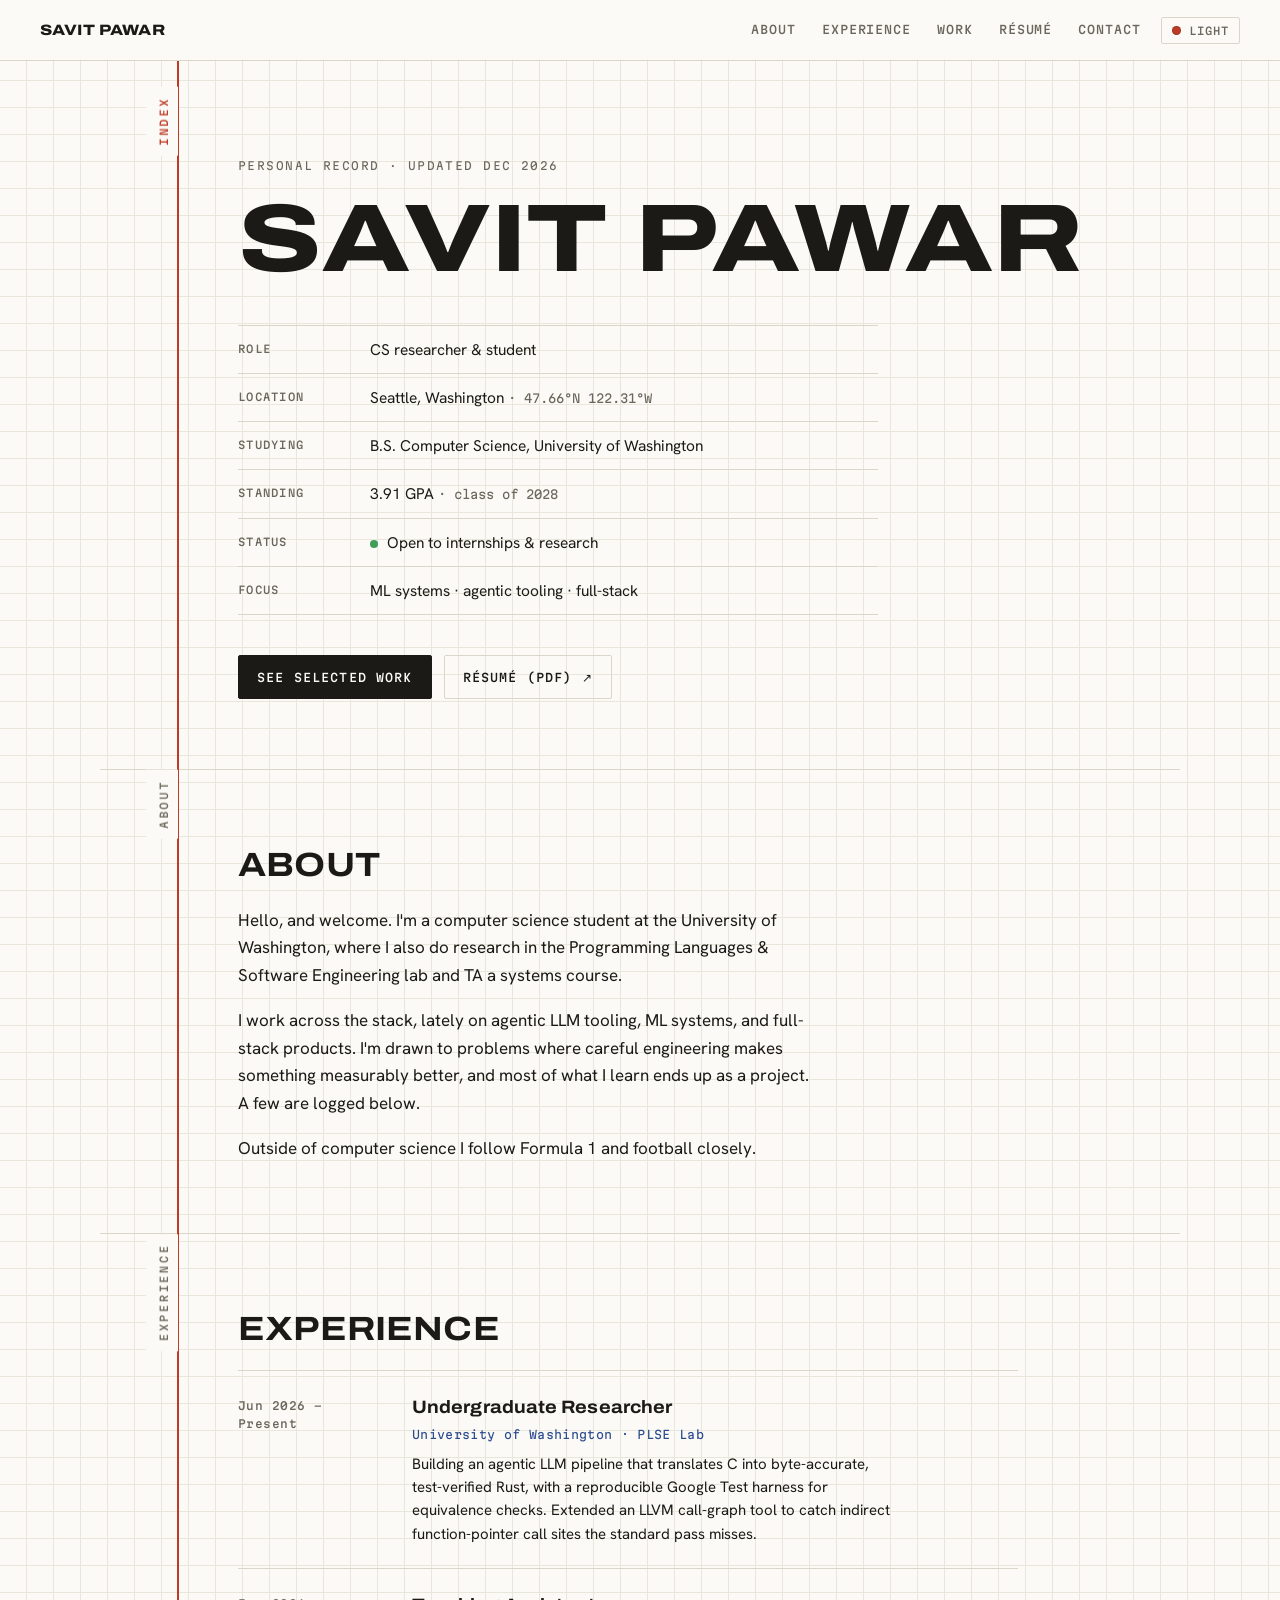
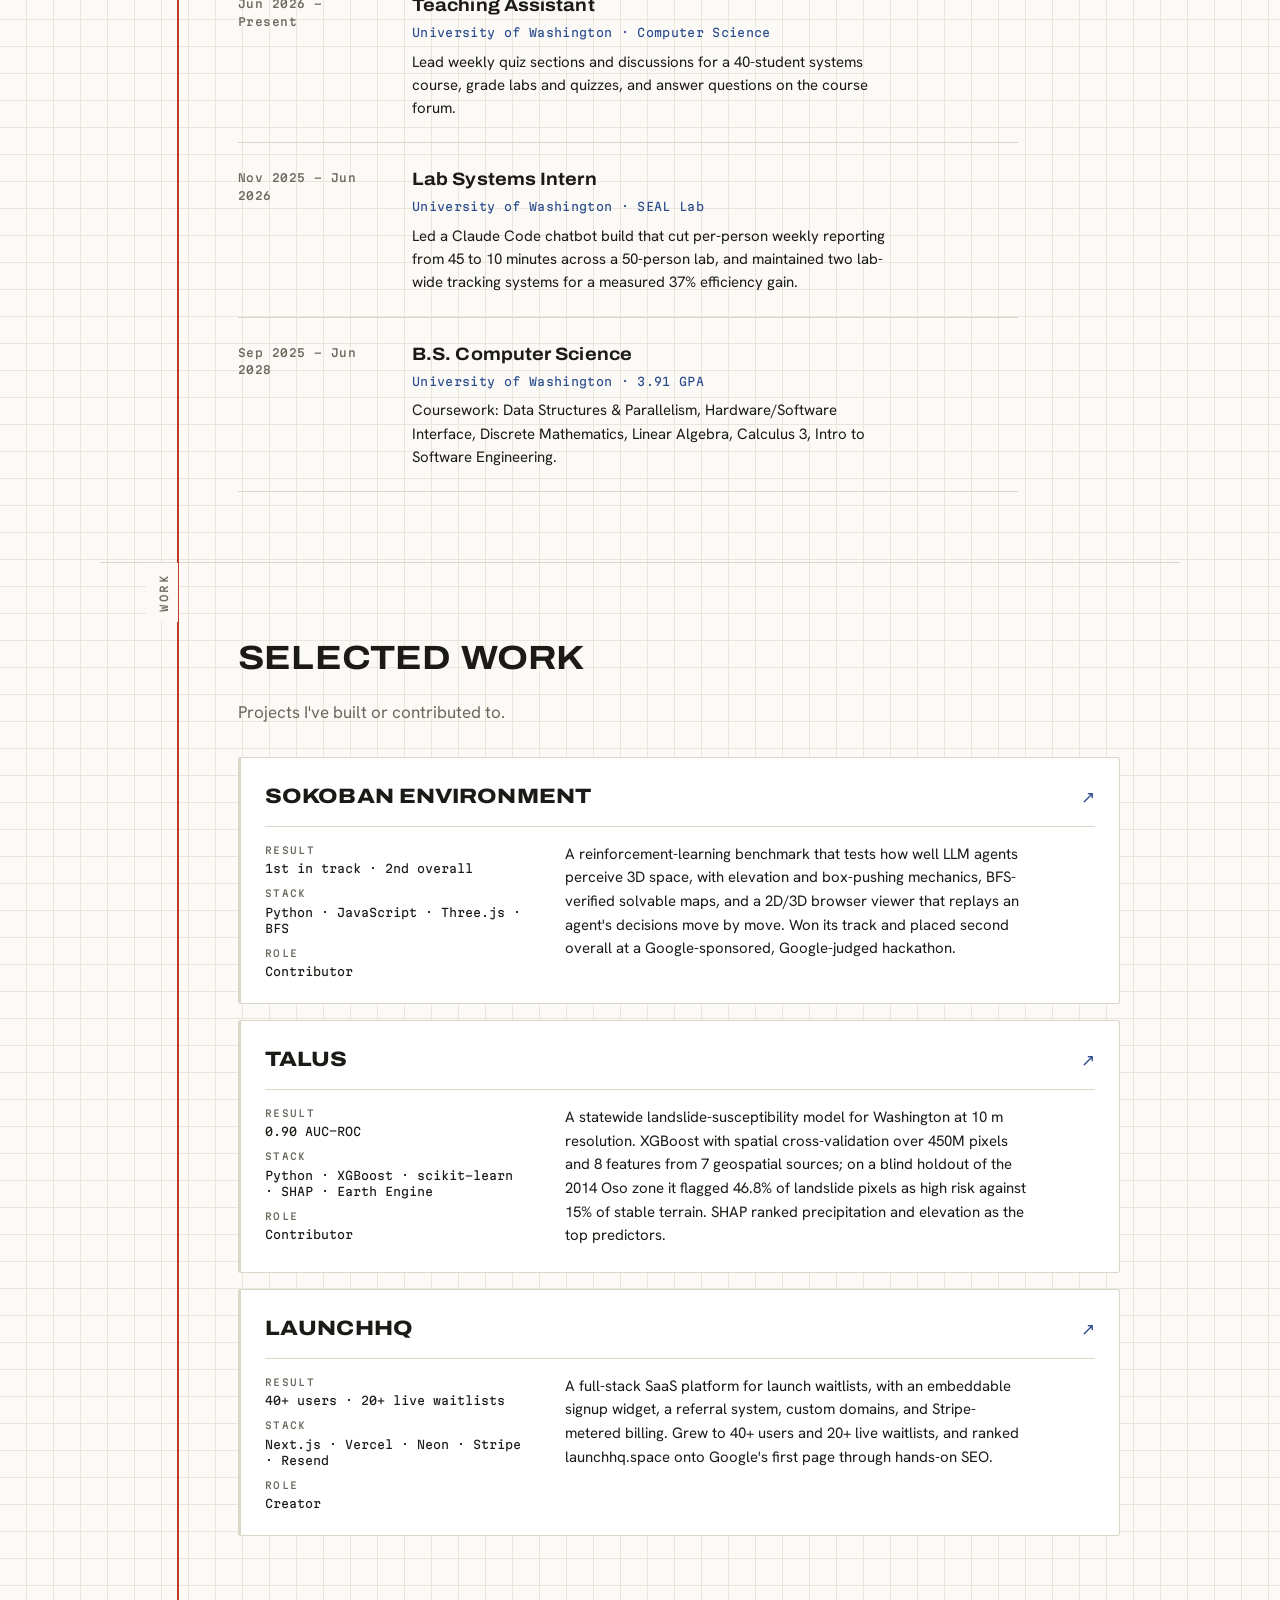
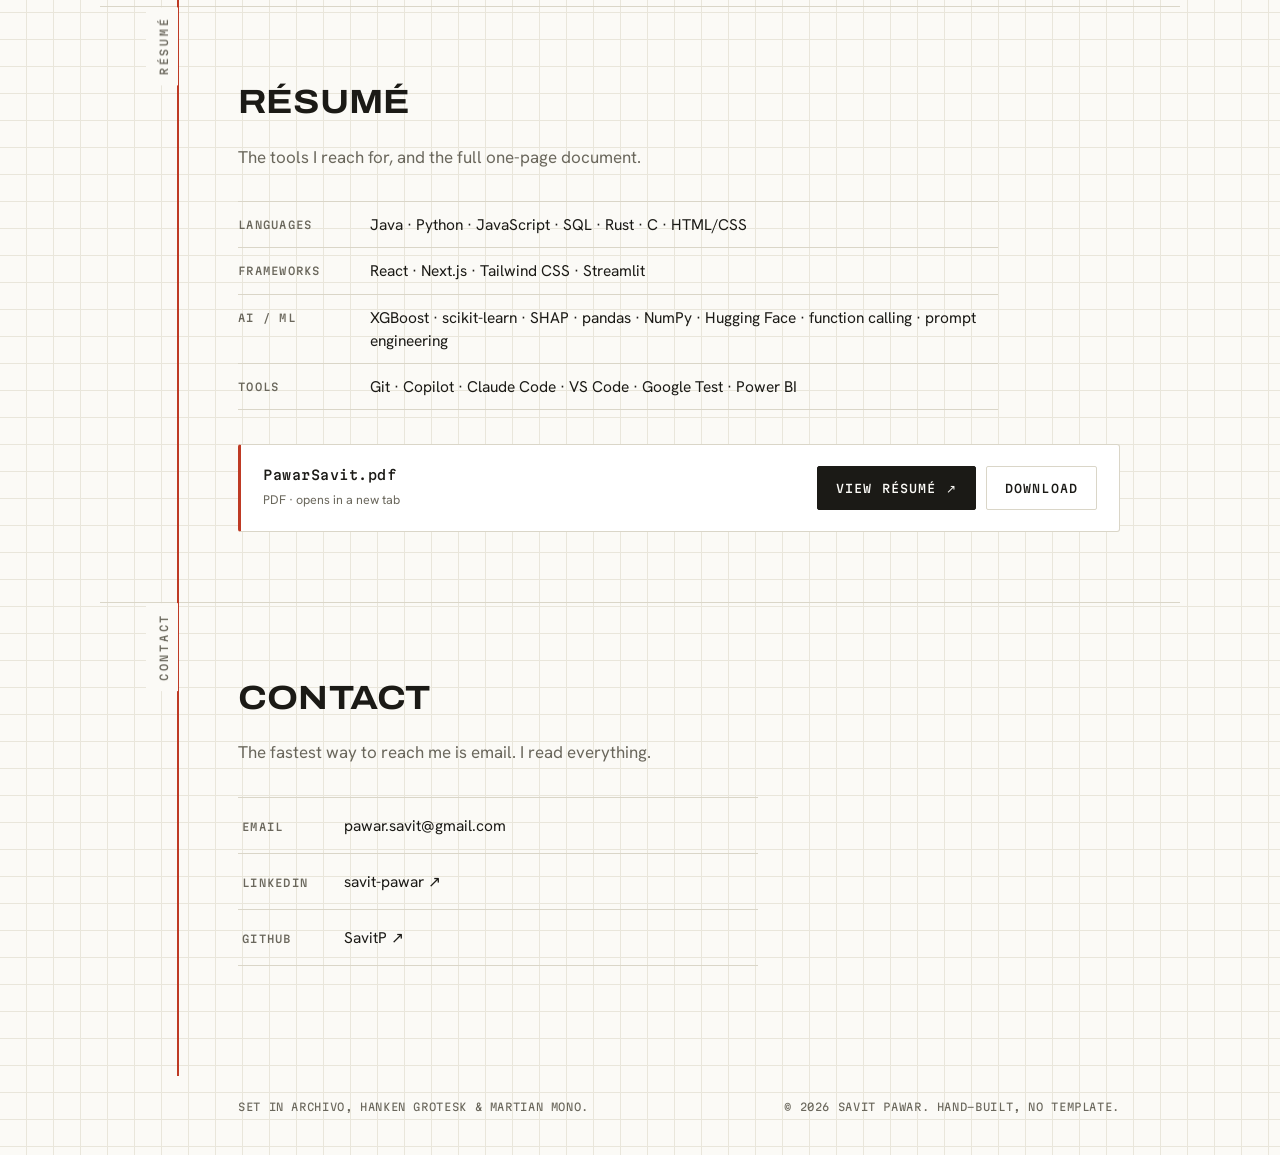
==== index.html @ bea3f84b "Overhaul site into a portfolio ("Field Logbook" design) - Rebuild as a single long-scroll page: spec" ====
<!DOCTYPE html>
<html lang="en">
<head>
    <meta charset="utf-8">
    <meta name="viewport" content="width=device-width, initial-scale=1">
    <title>Savit Pawar</title>
    <meta name="description" content="Savit Pawar. Computer science student and researcher at the University of Washington. ML systems, agentic tooling, full-stack. Selected work, experience, and résumé.">

    <link rel="preconnect" href="https://fonts.googleapis.com">
    <link rel="preconnect" href="https://fonts.gstatic.com" crossorigin>
    <link href="https://fonts.googleapis.com/css2?family=Archivo:ital,wdth,wght@0,75..125,400..900&family=Hanken+Grotesk:wght@400..700&family=Martian+Mono:wght@300..700&display=swap" rel="stylesheet">
    <link rel="stylesheet" href="style.css">
    <script>document.documentElement.classList.add('js');</script>
    <link rel="icon" href="data:image/svg+xml,%3Csvg xmlns='http://www.w3.org/2000/svg' viewBox='0 0 32 32'%3E%3Crect width='32' height='32' fill='%23FBFAF6'/%3E%3Crect x='6' y='0' width='2' height='32' fill='%23BE3A24'/%3E%3Ctext x='13' y='23' font-family='Georgia,serif' font-size='20' font-weight='700' fill='%231B1A16'%3ES%3C/text%3E%3C/svg%3E">
</head>
<body>
    <a class="skip" href="#about">Skip to content</a>

    <header class="topbar">
        <a class="wordmark" href="#top">Savit&nbsp;Pawar</a>
        <nav class="topnav" aria-label="Sections">
            <a href="#about">About</a>
            <a href="#experience">Experience</a>
            <a href="#work">Work</a>
            <a href="#resume">Résumé</a>
            <a href="#contact">Contact</a>
        </nav>
        <button class="theme" type="button" aria-label="Switch color theme" aria-pressed="false">
            <span class="theme-dot" aria-hidden="true"></span>
            <span class="theme-label">Light</span>
        </button>
    </header>

    <main class="sheet" id="top">

        <!-- ============ HERO / SPEC BLOCK ============ -->
        <section class="entry hero" aria-labelledby="hero-name">
            <div class="tab" aria-hidden="true"><span>Index</span></div>
            <div class="body">
                <p class="eyebrow">Personal record · updated <span data-updated>2026</span></p>
                <h1 class="hero-name" id="hero-name">Savit Pawar</h1>

                <dl class="spec" aria-label="Summary">
                    <div class="spec-row">
                        <dt>Role</dt>
                        <dd>CS researcher &amp; student</dd>
                    </div>
                    <div class="spec-row">
                        <dt>Location</dt>
                        <dd>Seattle, Washington <span class="dim">· 47.66°N 122.31°W</span></dd>
                    </div>
                    <div class="spec-row">
                        <dt>Studying</dt>
                        <dd>B.S. Computer Science, University of Washington</dd>
                    </div>
                    <div class="spec-row">
                        <dt>Standing</dt>
                        <dd>3.91 GPA <span class="dim">· class of 2028</span></dd>
                    </div>
                    <div class="spec-row">
                        <dt>Status</dt>
                        <dd><span class="live" aria-hidden="true"></span>Open to internships &amp; research</dd>
                    </div>
                    <div class="spec-row">
                        <dt>Focus</dt>
                        <dd>ML systems · agentic tooling · full-stack</dd>
                    </div>
                </dl>

                <div class="hero-cta">
                    <a class="btn" href="#work">See selected work</a>
                    <a class="btn btn-quiet" href="PawarSavit.pdf" target="_blank" rel="noopener">Résumé (PDF)&nbsp;<span aria-hidden="true">↗</span></a>
                </div>
            </div>
        </section>

        <!-- ============ ABOUT ============ -->
        <section class="entry" id="about" aria-labelledby="about-h">
            <div class="tab" aria-hidden="true"><span>About</span></div>
            <div class="body">
                <h2 class="entry-title" id="about-h">About</h2>
                <div class="prose">
                    <p>Hello, and welcome. I'm a computer science student at the University of Washington,
                        where I also do research in the Programming Languages &amp; Software Engineering lab
                        and TA a systems course.</p>
                    <p>I work across the stack, lately on agentic LLM tooling, ML systems, and full-stack
                        products. I'm drawn to problems where careful engineering makes something
                        measurably better, and most of what I learn ends up as a project. A few are logged below.</p>
                    <p>Outside of computer science I follow Formula&nbsp;1 and football closely.</p>
                </div>
            </div>
        </section>

        <!-- ============ EXPERIENCE ============ -->
        <section class="entry" id="experience" aria-labelledby="experience-h">
            <div class="tab" aria-hidden="true"><span>Experience</span></div>
            <div class="body">
                <h2 class="entry-title" id="experience-h">Experience</h2>

                <ol class="xp">
                    <li class="xp-item">
                        <div class="xp-when">Jun 2026 – Present</div>
                        <div class="xp-what">
                            <h3 class="xp-role">Undergraduate Researcher</h3>
                            <p class="xp-org">University of Washington · PLSE Lab</p>
                            <p class="xp-note">
                                Building an agentic LLM pipeline that translates C into byte-accurate,
                                test-verified Rust, with a reproducible Google&nbsp;Test harness for equivalence
                                checks. Extended an LLVM call-graph tool to catch indirect function-pointer
                                call sites the standard pass misses.
                            </p>
                        </div>
                    </li>
                    <li class="xp-item">
                        <div class="xp-when">Jun 2026 – Present</div>
                        <div class="xp-what">
                            <h3 class="xp-role">Teaching Assistant</h3>
                            <p class="xp-org">University of Washington · Computer Science</p>
                            <p class="xp-note">
                                Lead weekly quiz sections and discussions for a 40-student systems course,
                                grade labs and quizzes, and answer questions on the course forum.
                            </p>
                        </div>
                    </li>
                    <li class="xp-item">
                        <div class="xp-when">Nov 2025 – Jun 2026</div>
                        <div class="xp-what">
                            <h3 class="xp-role">Lab Systems Intern</h3>
                            <p class="xp-org">University of Washington · SEAL Lab</p>
                            <p class="xp-note">
                                Led a Claude Code chatbot build that cut per-person weekly reporting from 45
                                to 10 minutes across a 50-person lab, and maintained two lab-wide tracking
                                systems for a measured 37% efficiency gain.
                            </p>
                        </div>
                    </li>
                    <li class="xp-item">
                        <div class="xp-when">Sep 2025 – Jun 2028</div>
                        <div class="xp-what">
                            <h3 class="xp-role">B.S. Computer Science</h3>
                            <p class="xp-org">University of Washington · 3.91 GPA</p>
                            <p class="xp-note">
                                Coursework: Data Structures &amp; Parallelism, Hardware/Software Interface,
                                Discrete Mathematics, Linear Algebra, Calculus 3, Intro to Software Engineering.
                            </p>
                        </div>
                    </li>
                </ol>
            </div>
        </section>

        <!-- ============ SELECTED WORK ============ -->
        <section class="entry" id="work" aria-labelledby="work-h">
            <div class="tab" aria-hidden="true"><span>Work</span></div>
            <div class="body">
                <h2 class="entry-title" id="work-h">Selected work</h2>
                <p class="entry-lede">Projects I've built or contributed to.</p>

                <ol class="projects">
                    <!-- PROJECT ENTRY: duplicate this <li> block for each new project -->
                    <li class="project">
                        <a class="project-link" href="https://jvarzali.github.io/Sokoban-Environment/" target="_blank" rel="noopener">
                            <div class="project-head">
                                <h3 class="project-name">Sokoban Environment</h3>
                                <span class="project-go" aria-hidden="true">↗</span>
                            </div>
                            <div class="project-grid">
                                <dl class="project-spec">
                                    <div><dt>Result</dt><dd>1st in track · 2nd overall</dd></div>
                                    <div><dt>Stack</dt><dd>Python · JavaScript · Three.js · BFS</dd></div>
                                    <div><dt>Role</dt><dd>Contributor</dd></div>
                                </dl>
                                <p class="project-desc">
                                    A reinforcement-learning benchmark that tests how well LLM agents perceive
                                    3D space, with elevation and box-pushing mechanics, BFS-verified solvable
                                    maps, and a 2D/3D browser viewer that replays an agent's decisions move by
                                    move. Won its track and placed second overall at a Google-sponsored,
                                    Google-judged hackathon.
                                </p>
                            </div>
                        </a>
                    </li>

                    <li class="project">
                        <a class="project-link" href="https://github.com/jeonjas25/Talus" target="_blank" rel="noopener">
                            <div class="project-head">
                                <h3 class="project-name">Talus</h3>
                                <span class="project-go" aria-hidden="true">↗</span>
                            </div>
                            <div class="project-grid">
                                <dl class="project-spec">
                                    <div><dt>Result</dt><dd>0.90 AUC-ROC</dd></div>
                                    <div><dt>Stack</dt><dd>Python · XGBoost · scikit-learn · SHAP · Earth Engine</dd></div>
                                    <div><dt>Role</dt><dd>Contributor</dd></div>
                                </dl>
                                <p class="project-desc">
                                    A statewide landslide-susceptibility model for Washington at 10&nbsp;m
                                    resolution. XGBoost with spatial cross-validation over 450M pixels and 8
                                    features from 7 geospatial sources; on a blind holdout of the 2014 Oso zone
                                    it flagged 46.8% of landslide pixels as high risk against 15% of stable
                                    terrain. SHAP ranked precipitation and elevation as the top predictors.
                                </p>
                            </div>
                        </a>
                    </li>

                    <li class="project">
                        <a class="project-link" href="https://launchhq.space/" target="_blank" rel="noopener">
                            <div class="project-head">
                                <h3 class="project-name">LaunchHQ</h3>
                                <span class="project-go" aria-hidden="true">↗</span>
                            </div>
                            <div class="project-grid">
                                <dl class="project-spec">
                                    <div><dt>Result</dt><dd>40+ users · 20+ live waitlists</dd></div>
                                    <div><dt>Stack</dt><dd>Next.js · Vercel · Neon · Stripe · Resend</dd></div>
                                    <div><dt>Role</dt><dd>Creator</dd></div>
                                </dl>
                                <p class="project-desc">
                                    A full-stack SaaS platform for launch waitlists, with an embeddable signup
                                    widget, a referral system, custom domains, and Stripe-metered billing.
                                    Grew to 40+ users and 20+ live waitlists, and ranked launchhq.space onto
                                    Google's first page through hands-on SEO.
                                </p>
                            </div>
                        </a>
                    </li>
                </ol>
            </div>
        </section>

        <!-- ============ RÉSUMÉ + SKILLS ============ -->
        <section class="entry" id="resume" aria-labelledby="resume-h">
            <div class="tab" aria-hidden="true"><span>Résumé</span></div>
            <div class="body">
                <h2 class="entry-title" id="resume-h">Résumé</h2>
                <p class="entry-lede">The tools I reach for, and the full one-page document.</p>

                <dl class="skills" aria-label="Technical skills">
                    <div class="spec-row">
                        <dt>Languages</dt>
                        <dd>Java · Python · JavaScript · SQL · Rust · C · HTML/CSS</dd>
                    </div>
                    <div class="spec-row">
                        <dt>Frameworks</dt>
                        <dd>React · Next.js · Tailwind CSS · Streamlit</dd>
                    </div>
                    <div class="spec-row">
                        <dt>AI / ML</dt>
                        <dd>XGBoost · scikit-learn · SHAP · pandas · NumPy · Hugging Face · function calling · prompt engineering</dd>
                    </div>
                    <div class="spec-row">
                        <dt>Tools</dt>
                        <dd>Git · Copilot · Claude Code · VS Code · Google Test · Power BI</dd>
                    </div>
                </dl>

                <div class="resume-card">
                    <div class="resume-meta">
                        <span class="resume-file">PawarSavit.pdf</span>
                        <span class="dim">PDF · opens in a new tab</span>
                    </div>
                    <div class="resume-actions">
                        <a class="btn" href="PawarSavit.pdf" target="_blank" rel="noopener">View résumé&nbsp;<span aria-hidden="true">↗</span></a>
                        <a class="btn btn-quiet" href="PawarSavit.pdf" download>Download</a>
                    </div>
                </div>
            </div>
        </section>

        <!-- ============ CONTACT ============ -->
        <section class="entry" id="contact" aria-labelledby="contact-h">
            <div class="tab" aria-hidden="true"><span>Contact</span></div>
            <div class="body">
                <h2 class="entry-title" id="contact-h">Contact</h2>
                <p class="entry-lede">The fastest way to reach me is email. I read everything.</p>
                <ul class="contact-list">
                    <li>
                        <a href="mailto:pawar.savit@gmail.com">
                            <span class="contact-k">Email</span>
                            <span class="contact-v">pawar.savit@gmail.com</span>
                        </a>
                    </li>
                    <li>
                        <a href="https://www.linkedin.com/in/savit-pawar-564398295/" target="_blank" rel="noopener">
                            <span class="contact-k">LinkedIn</span>
                            <span class="contact-v">savit-pawar <span aria-hidden="true">↗</span></span>
                        </a>
                    </li>
                    <li>
                        <a href="https://github.com/SavitP" target="_blank" rel="noopener">
                            <span class="contact-k">GitHub</span>
                            <span class="contact-v">SavitP <span aria-hidden="true">↗</span></span>
                        </a>
                    </li>
                </ul>
            </div>
        </section>

    </main>

    <footer class="colophon">
        <span>Set in Archivo, Hanken Grotesk &amp; Martian Mono.</span>
        <span>© <span data-year>2026</span> Savit Pawar. Hand-built, no template.</span>
    </footer>

    <script src="script.js"></script>
</body>
</html>
---- style.css ----
/* =========================================================
   Savit Pawar / Field Logbook
   Plain HTML/CSS/JS. No build step.
   ========================================================= */

:root {
    --paper:  #FBFAF6;
    --card:   #FFFFFF;
    --ink:    #1B1A16;
    --faded:  #6A675C;
    --dim:    #96928600;      /* used via color-mix fallbacks below */
    --grid:   #E9E6DB;
    --hair:   #DAD6C8;
    --rule:   #BE3A24;
    --pen:    #2C4C8E;
    --pen-hi: #38508A;

    --maxw: 1080px;
    --rail: 78px;             /* width of the ruled margin column */
    --bar-h: 61px;

    --f-display: "Archivo", "Arial Narrow", system-ui, sans-serif;
    --f-body: "Hanken Grotesk", system-ui, -apple-system, sans-serif;
    --f-mono: "Martian Mono", ui-monospace, "SF Mono", Menlo, monospace;
}

:root:not([data-theme="light"]) {
    color-scheme: light;
}

@media (prefers-color-scheme: dark) {
    :root:not([data-theme="light"]) {
        --paper:  #16150F;
        --card:   #1D1C16;
        --ink:    #ECE9DF;
        --faded:  #9C988A;
        --grid:   #252319;
        --hair:   #302D22;
        --rule:   #E0563C;
        --pen:    #86AEEC;
        --pen-hi: #A2C1F2;
        color-scheme: dark;
    }
}

:root[data-theme="dark"] {
    --paper:  #16150F;
    --card:   #1D1C16;
    --ink:    #ECE9DF;
    --faded:  #9C988A;
    --grid:   #252319;
    --hair:   #302D22;
    --rule:   #E0563C;
    --pen:    #86AEEC;
    --pen-hi: #A2C1F2;
    color-scheme: dark;
}

/* ---------- reset-ish ---------- */
*, *::before, *::after { box-sizing: border-box; }
html { -webkit-text-size-adjust: 100%; scroll-behavior: smooth; scroll-padding-top: calc(var(--bar-h) + 12px); }
@media (prefers-reduced-motion: reduce) { html { scroll-behavior: auto; } }

body {
    margin: 0;
    background-color: var(--paper);
    background-image:
        linear-gradient(var(--grid) 1px, transparent 1px),
        linear-gradient(90deg, var(--grid) 1px, transparent 1px);
    background-size: 27px 27px;
    background-position: -1px -1px;
    color: var(--ink);
    font-family: var(--f-body);
    font-size: 17px;
    line-height: 1.62;
    -webkit-font-smoothing: antialiased;
}

h1, h2, h3 { margin: 0; font-weight: 700; }
p { margin: 0; }
a { color: var(--pen); }

.dim { color: var(--faded); }

.skip {
    position: absolute;
    left: 12px;
    top: -60px;
    z-index: 200;
    background: var(--ink);
    color: var(--paper);
    padding: 8px 14px;
    border-radius: 2px;
    text-decoration: none;
    transition: top .16s ease;
}
.skip:focus { top: 10px; }

:where(a, button):focus-visible {
    outline: 2px solid var(--rule);
    outline-offset: 3px;
    border-radius: 1px;
}

/* ---------- top bar ---------- */
.topbar {
    position: sticky;
    top: 0;
    z-index: 100;
    height: var(--bar-h);
    display: flex;
    align-items: center;
    gap: 20px;
    padding: 0 clamp(16px, 4vw, 40px);
    background: color-mix(in srgb, var(--paper) 88%, transparent);
    backdrop-filter: blur(8px);
    -webkit-backdrop-filter: blur(8px);
    border-bottom: 1px solid var(--hair);
}

.wordmark {
    font-family: var(--f-display);
    font-weight: 800;
    font-stretch: 118%;
    letter-spacing: .01em;
    text-transform: uppercase;
    font-size: 15px;
    color: var(--ink);
    text-decoration: none;
    white-space: nowrap;
}

.topnav {
    display: flex;
    gap: clamp(10px, 2.4vw, 26px);
    margin-left: auto;
    min-width: 0;
    overflow-x: auto;
    scrollbar-width: none;
    -ms-overflow-style: none;
}
.topnav::-webkit-scrollbar { display: none; }
.topnav a {
    font-family: var(--f-mono);
    font-size: 11.5px;
    font-weight: 500;
    letter-spacing: .08em;
    text-transform: uppercase;
    color: var(--faded);
    text-decoration: none;
    padding: 4px 0;
    white-space: nowrap;
    flex: 0 0 auto;
    border-bottom: 2px solid transparent;
    transition: color .15s ease, border-color .15s ease;
}
.topnav a:hover { color: var(--ink); }
.topnav a.is-active { color: var(--ink); border-bottom-color: var(--rule); }

.theme {
    display: inline-flex;
    align-items: center;
    gap: 8px;
    background: transparent;
    border: 1px solid var(--hair);
    border-radius: 2px;
    padding: 6px 10px;
    cursor: pointer;
    color: var(--faded);
    font-family: var(--f-mono);
    font-size: 10.5px;
    font-weight: 500;
    letter-spacing: .1em;
    text-transform: uppercase;
    transition: border-color .15s ease, color .15s ease;
}
.theme:hover { border-color: var(--faded); color: var(--ink); }
.theme-dot {
    width: 9px; height: 9px; border-radius: 50%;
    background: var(--rule);
    box-shadow: inset 0 0 0 1px color-mix(in srgb, var(--ink) 20%, transparent);
}

/* ---------- sheet + ruled margin ---------- */
.sheet {
    position: relative;
    max-width: var(--maxw);
    margin: 0 auto;
    padding-bottom: 40px;
}

/* the running margin rule */
.sheet::before {
    content: "";
    position: absolute;
    top: 0;
    bottom: 0;
    left: calc(var(--rail) - 1px);
    width: 2px;
    background: var(--rule);
    transform-origin: top center;
}
.sheet.draw::before {
    animation: draw-rule .9s cubic-bezier(.2, .7, .2, 1) both;
}
@keyframes draw-rule {
    from { transform: scaleY(0); }
    to   { transform: scaleY(1); }
}

/* ---------- entries ---------- */
.entry {
    display: grid;
    grid-template-columns: var(--rail) minmax(0, 1fr);
    border-bottom: 1px solid var(--hair);
}
.entry:last-of-type { border-bottom: none; }

.tab {
    position: relative;
    display: flex;
    justify-content: flex-end;
}
.tab span {
    position: sticky;
    top: calc(var(--bar-h) + 26px);
    align-self: flex-start;
    display: block;
    width: max-content;
    height: max-content;
    padding: 10px 9px 10px 6px;
    background: var(--paper);
    writing-mode: vertical-rl;
    transform: rotate(180deg);
    font-family: var(--f-mono);
    font-size: 10.5px;
    font-weight: 500;
    letter-spacing: .26em;
    text-transform: uppercase;
    color: var(--faded);
    transition: color .2s ease;
}
.entry.in-view .tab span { color: var(--rule); }

.body {
    padding: clamp(34px, 6vw, 68px) clamp(18px, 5vw, 60px) clamp(38px, 6vw, 70px);
    min-width: 0;
}

.eyebrow {
    font-family: var(--f-mono);
    font-size: 11px;
    font-weight: 400;
    letter-spacing: .13em;
    text-transform: uppercase;
    color: var(--faded);
    margin-bottom: 20px;
}

/* ---------- hero ---------- */
.hero .body { padding-top: clamp(40px, 8vw, 96px); }

.hero-name {
    font-family: var(--f-display);
    font-weight: 800;
    font-stretch: 125%;
    text-transform: uppercase;
    line-height: .92;
    letter-spacing: -.005em;
    font-size: clamp(2.9rem, 10vw, 6rem);
    margin-bottom: clamp(26px, 4vw, 42px);
}

.spec {
    margin: 0;
    max-width: 640px;
    border-top: 1px solid var(--hair);
}
.spec-row {
    display: grid;
    grid-template-columns: 116px minmax(0, 1fr);
    gap: 16px;
    padding: 11px 0;
    border-bottom: 1px solid var(--hair);
}
.spec dt, .skills dt {
    font-family: var(--f-mono);
    font-size: 10.5px;
    font-weight: 500;
    letter-spacing: .12em;
    text-transform: uppercase;
    color: var(--faded);
    padding-top: 3px;
}
.spec dd, .skills dd {
    margin: 0;
    font-size: 15.5px;
}
.spec .dim { font-family: var(--f-mono); font-size: 12px; }

/* ---------- skills (résumé section) ---------- */
.skills {
    margin: 0 0 34px;
    max-width: 760px;
    border-top: 1px solid var(--hair);
}
.skills dd { line-height: 1.5; }

.js .hero .spec-row {
    opacity: 0;
    transform: translateY(6px);
}
.hero.tick .spec-row {
    animation: tick-in .5s cubic-bezier(.2, .7, .2, 1) both;
}
.hero.tick .spec-row:nth-child(1) { animation-delay: .12s; }
.hero.tick .spec-row:nth-child(2) { animation-delay: .19s; }
.hero.tick .spec-row:nth-child(3) { animation-delay: .26s; }
.hero.tick .spec-row:nth-child(4) { animation-delay: .33s; }
.hero.tick .spec-row:nth-child(5) { animation-delay: .40s; }
.hero.tick .spec-row:nth-child(6) { animation-delay: .47s; }
@keyframes tick-in {
    to { opacity: 1; transform: translateY(0); }
}

.live {
    display: inline-block;
    width: 8px; height: 8px;
    margin-right: 9px;
    border-radius: 50%;
    background: #3E9E58;
    box-shadow: 0 0 0 0 color-mix(in srgb, #3E9E58 60%, transparent);
    animation: pulse 2.6s ease-out infinite;
}
@keyframes pulse {
    0%   { box-shadow: 0 0 0 0 color-mix(in srgb, #3E9E58 55%, transparent); }
    70%  { box-shadow: 0 0 0 7px color-mix(in srgb, #3E9E58 0%, transparent); }
    100% { box-shadow: 0 0 0 0 color-mix(in srgb, #3E9E58 0%, transparent); }
}

.hero-cta {
    display: flex;
    flex-wrap: wrap;
    gap: 12px;
    margin-top: clamp(26px, 4vw, 40px);
}

/* ---------- buttons ---------- */
.btn {
    display: inline-flex;
    align-items: center;
    font-family: var(--f-mono);
    font-size: 11.5px;
    font-weight: 500;
    letter-spacing: .1em;
    text-transform: uppercase;
    text-decoration: none;
    padding: 12px 18px;
    background: var(--ink);
    color: var(--paper);
    border: 1px solid var(--ink);
    border-radius: 2px;
    transition: transform .14s ease, background-color .14s ease, color .14s ease;
}
.btn:hover { transform: translateY(-2px); }
.btn:active { transform: translateY(0); }

.btn-quiet {
    background: transparent;
    color: var(--ink);
    border-color: var(--hair);
}
.btn-quiet:hover { border-color: var(--ink); }

/* ---------- section headings ---------- */
.entry-title {
    font-family: var(--f-display);
    font-weight: 700;
    font-stretch: 115%;
    text-transform: uppercase;
    letter-spacing: .005em;
    font-size: clamp(1.5rem, 3.4vw, 2.1rem);
    margin-bottom: 14px;
}
.entry-lede {
    color: var(--faded);
    max-width: 46ch;
    margin-bottom: 30px;
}

.prose { max-width: 58ch; }
.prose p + p { margin-top: 1.05em; }

/* ---------- experience ---------- */
.xp {
    list-style: none;
    margin: 0;
    padding: 0;
    border-top: 1px solid var(--hair);
    max-width: 780px;
}
.xp-item {
    display: grid;
    grid-template-columns: 148px minmax(0, 1fr);
    gap: 6px 26px;
    padding: 22px 0;
    border-bottom: 1px solid var(--hair);
}
.xp-when {
    font-family: var(--f-mono);
    font-size: 11px;
    font-weight: 500;
    letter-spacing: .04em;
    color: var(--faded);
    padding-top: 4px;
}
.xp-role {
    font-family: var(--f-display);
    font-weight: 700;
    font-stretch: 110%;
    font-size: 1.12rem;
    letter-spacing: .005em;
}
.xp-org {
    font-family: var(--f-mono);
    font-size: 11.5px;
    letter-spacing: .03em;
    color: var(--pen);
    margin: 3px 0 9px;
}
.xp-note {
    font-size: 15px;
    line-height: 1.55;
    max-width: 60ch;
}

/* ---------- projects ---------- */
.projects {
    list-style: none;
    margin: 0;
    padding: 0;
    display: flex;
    flex-direction: column;
    gap: 16px;
}
.project-link {
    display: block;
    text-decoration: none;
    color: inherit;
    background: var(--card);
    border: 1px solid var(--hair);
    border-left: 3px solid var(--hair);
    border-radius: 3px;
    padding: 22px 24px 24px;
    transition: transform .15s ease, border-color .15s ease, box-shadow .15s ease;
}
.project-link:hover {
    transform: translateY(-3px);
    border-color: var(--rule);
    box-shadow: 0 12px 34px -20px color-mix(in srgb, var(--ink) 45%, transparent);
}
.project-head {
    display: flex;
    align-items: baseline;
    justify-content: space-between;
    gap: 10px;
    margin-bottom: 16px;
    padding-bottom: 12px;
    border-bottom: 1px solid var(--hair);
}
.project-name {
    font-family: var(--f-display);
    font-weight: 800;
    font-stretch: 116%;
    text-transform: uppercase;
    font-size: 1.3rem;
    letter-spacing: .005em;
}
.project-go {
    font-family: var(--f-mono);
    color: var(--pen);
    transition: transform .15s ease;
}
.project-link:hover .project-go { transform: translate(2px, -2px); }

.project-grid {
    display: grid;
    grid-template-columns: minmax(0, 260px) minmax(0, 1fr);
    gap: 10px 40px;
}
.project-spec {
    margin: 0;
    display: flex;
    flex-direction: column;
    gap: 10px;
    align-content: start;
}
.project-spec > div { display: flex; flex-direction: column; gap: 2px; }
.project-spec dt {
    font-family: var(--f-mono);
    font-size: 9.5px;
    font-weight: 500;
    letter-spacing: .14em;
    text-transform: uppercase;
    color: var(--faded);
}
.project-spec dd {
    margin: 0;
    font-family: var(--f-mono);
    font-size: 11.5px;
    line-height: 1.4;
    color: var(--ink);
}
.project-desc {
    font-size: 15px;
    line-height: 1.58;
    max-width: 58ch;
}

/* ---------- résumé ---------- */
.resume-card {
    display: flex;
    flex-wrap: wrap;
    align-items: center;
    justify-content: space-between;
    gap: 18px;
    background: var(--card);
    border: 1px solid var(--hair);
    border-left: 3px solid var(--rule);
    border-radius: 3px;
    padding: 20px 22px;
}
.resume-meta { display: flex; flex-direction: column; gap: 4px; }
.resume-file {
    font-family: var(--f-mono);
    font-size: 13px;
    font-weight: 500;
    letter-spacing: .04em;
}
.resume-meta .dim { font-size: 12.5px; }
.resume-actions { display: flex; flex-wrap: wrap; gap: 10px; }

/* ---------- contact ---------- */
.contact-list {
    list-style: none;
    margin: 0;
    padding: 0;
    border-top: 1px solid var(--hair);
    max-width: 520px;
}
.contact-list a {
    display: flex;
    align-items: baseline;
    gap: 18px;
    padding: 15px 4px;
    border-bottom: 1px solid var(--hair);
    text-decoration: none;
    color: var(--ink);
    transition: padding-left .16s ease, color .16s ease;
}
.contact-list a:hover { padding-left: 12px; color: var(--pen-hi); }
.contact-k {
    flex: 0 0 84px;
    font-family: var(--f-mono);
    font-size: 10.5px;
    font-weight: 500;
    letter-spacing: .12em;
    text-transform: uppercase;
    color: var(--faded);
}
.contact-v {
    font-size: 15.5px;
}
.contact-list a:hover .contact-v { text-decoration: underline; text-underline-offset: 3px; }

/* ---------- colophon ---------- */
.colophon {
    max-width: var(--maxw);
    margin: 0 auto;
    padding: 22px clamp(18px, 5vw, 60px) 40px;
    padding-left: calc(var(--rail) + clamp(18px, 5vw, 60px));
    display: flex;
    flex-wrap: wrap;
    justify-content: space-between;
    gap: 8px 24px;
    font-family: var(--f-mono);
    font-size: 10.5px;
    letter-spacing: .06em;
    text-transform: uppercase;
    color: var(--faded);
}

/* ---------- responsive ---------- */
@media (max-width: 720px) {
    :root { --rail: 40px; --bar-h: 56px; }

    body { font-size: 16px; background-size: 24px 24px; }

    .topbar { gap: 12px; }
    .wordmark { font-size: 13px; }
    .topnav { gap: 12px; }
    .topnav a { font-size: 10px; }
    .theme-label { display: none; }
    .theme { padding: 7px; }

    .sheet::before { left: calc(var(--rail) - 1px); }

    .tab span {
        top: calc(var(--bar-h) + 10px);
        font-size: 9px;
        letter-spacing: .18em;
        padding-right: 2px;
    }

    .body { padding-left: 16px; padding-right: 16px; }

    .spec-row {
        grid-template-columns: 1fr;
        gap: 3px;
    }
    .spec dt, .skills dt { padding-top: 0; }

    .xp-item {
        grid-template-columns: 1fr;
        gap: 6px;
    }
    .xp-when { padding-top: 0; }

    .project-link { padding: 20px 18px 22px; }
    .project-name { font-size: 1.15rem; }
    .project-grid {
        grid-template-columns: 1fr;
        gap: 16px;
    }
    .project-spec {
        flex-direction: row;
        flex-wrap: wrap;
        gap: 8px 22px;
    }
    .project-spec > div { min-width: 0; }

    .colophon { padding-left: calc(var(--rail) + 16px); }
}

@media (max-width: 430px) {
    .topbar { gap: 9px; padding-left: 14px; padding-right: 14px; }
    .wordmark { font-size: 12px; letter-spacing: 0; }
    .topnav { gap: 9px; }
    .topnav a { font-size: 9.5px; letter-spacing: .04em; }
    .hero-name { font-size: clamp(2.4rem, 13vw, 3rem); }
}

@media (max-width: 400px) {
    .tab span { display: none; }
}

@media (prefers-reduced-motion: reduce) {
    *, *::before, *::after {
        animation-duration: .001ms !important;
        animation-iteration-count: 1 !important;
        transition-duration: .001ms !important;
    }
    .js .hero .spec-row { opacity: 1; transform: none; }
}
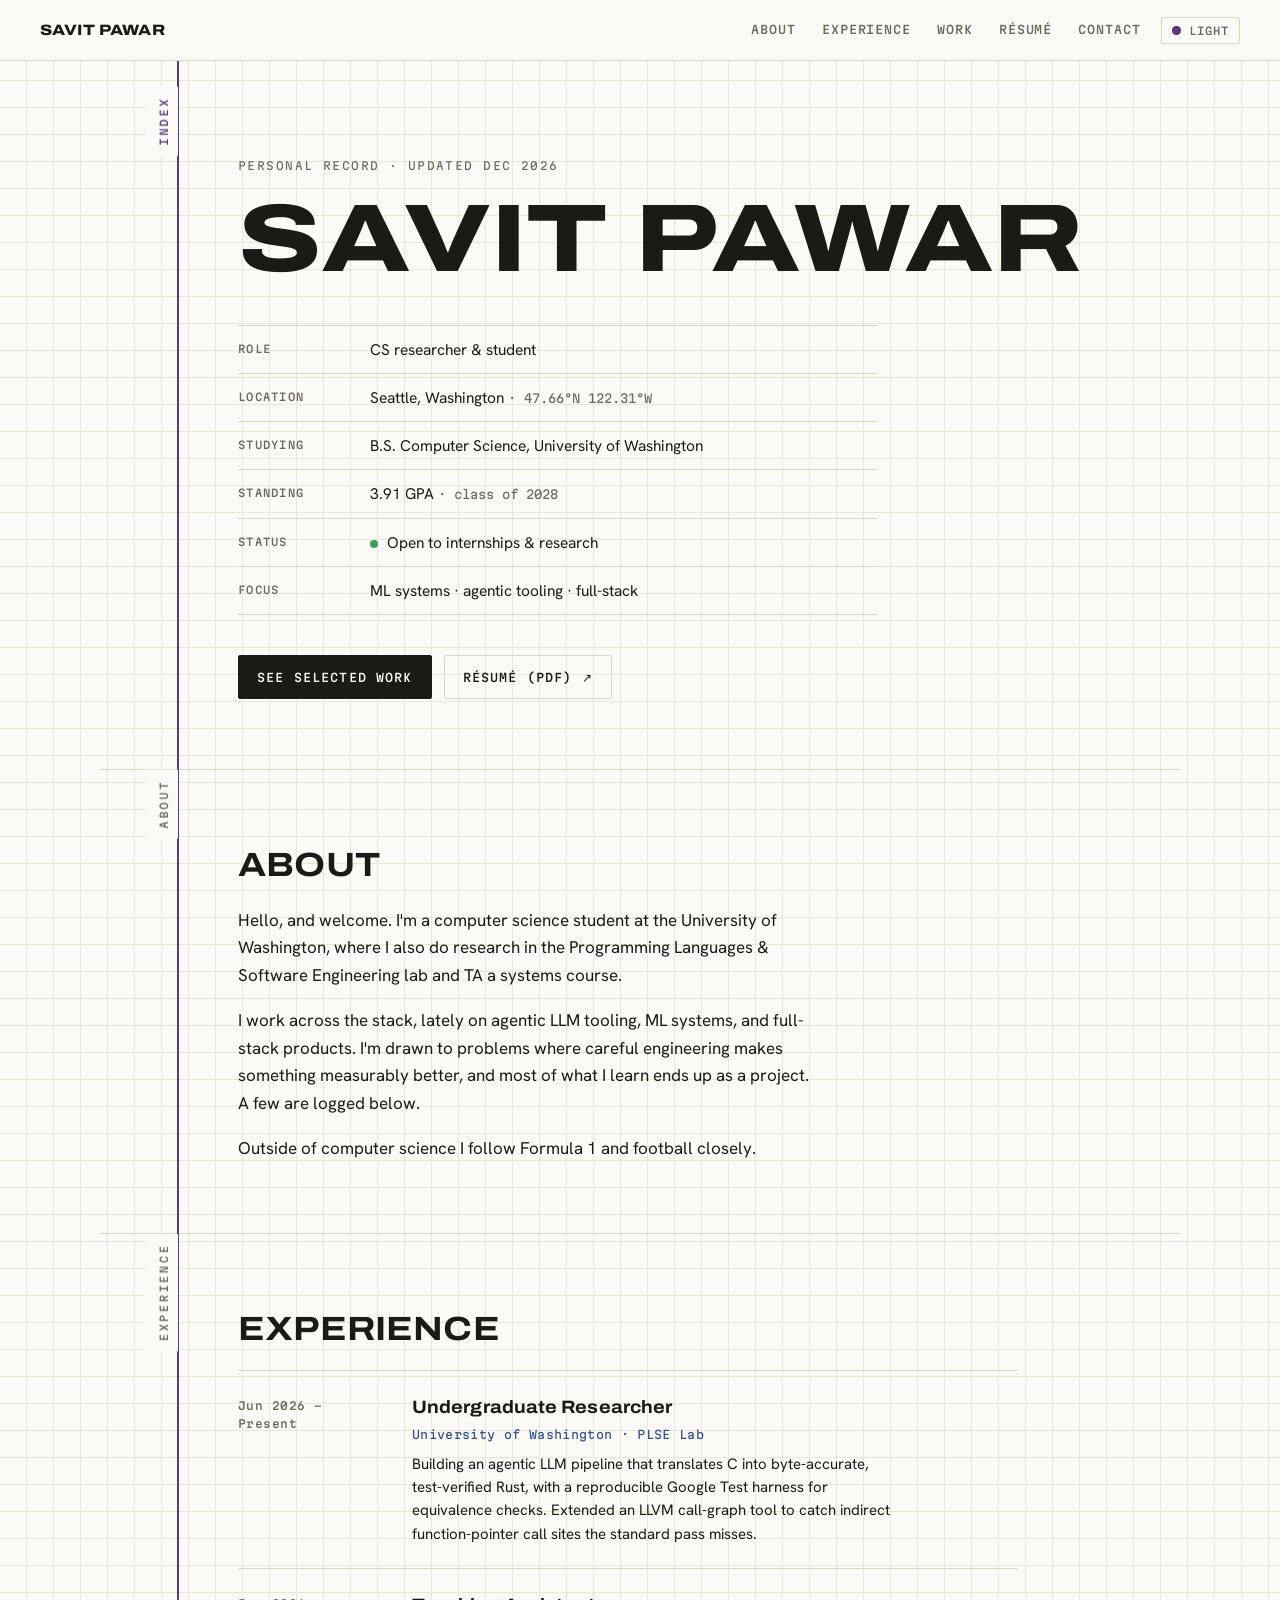
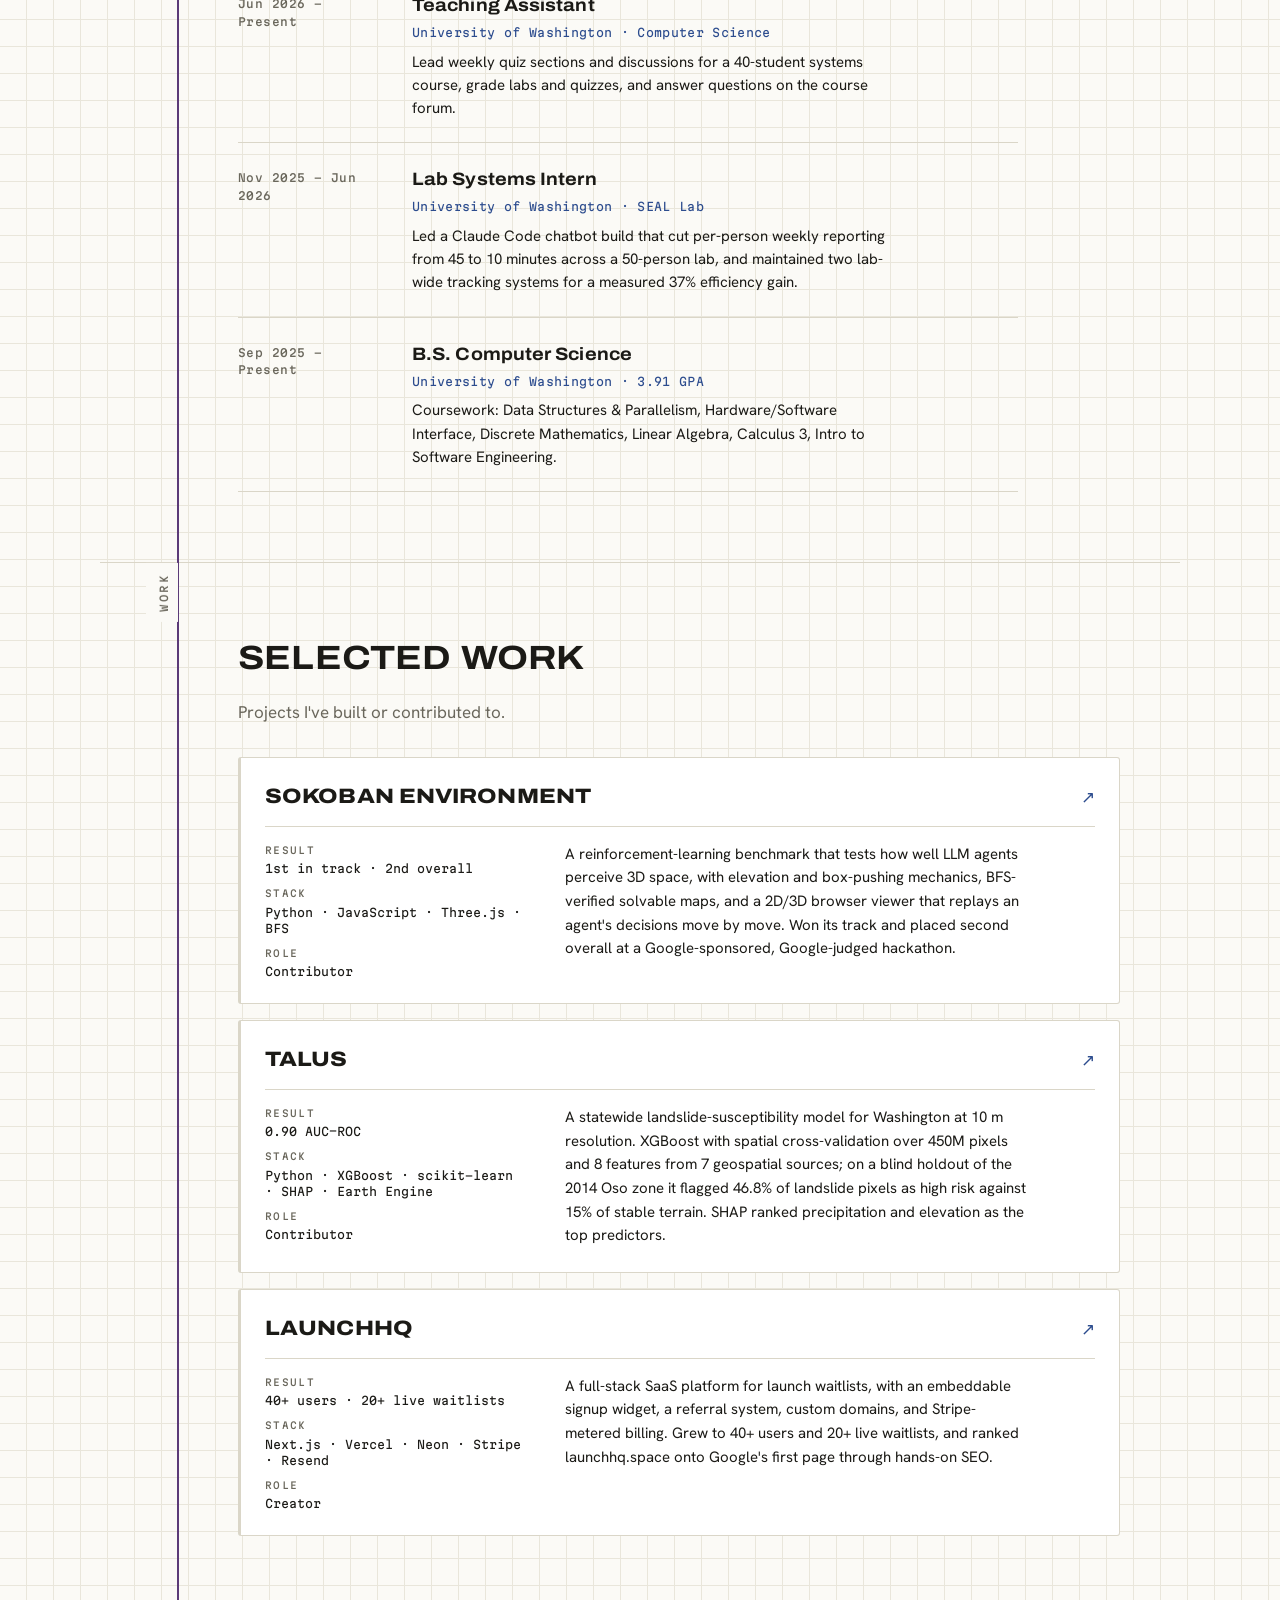
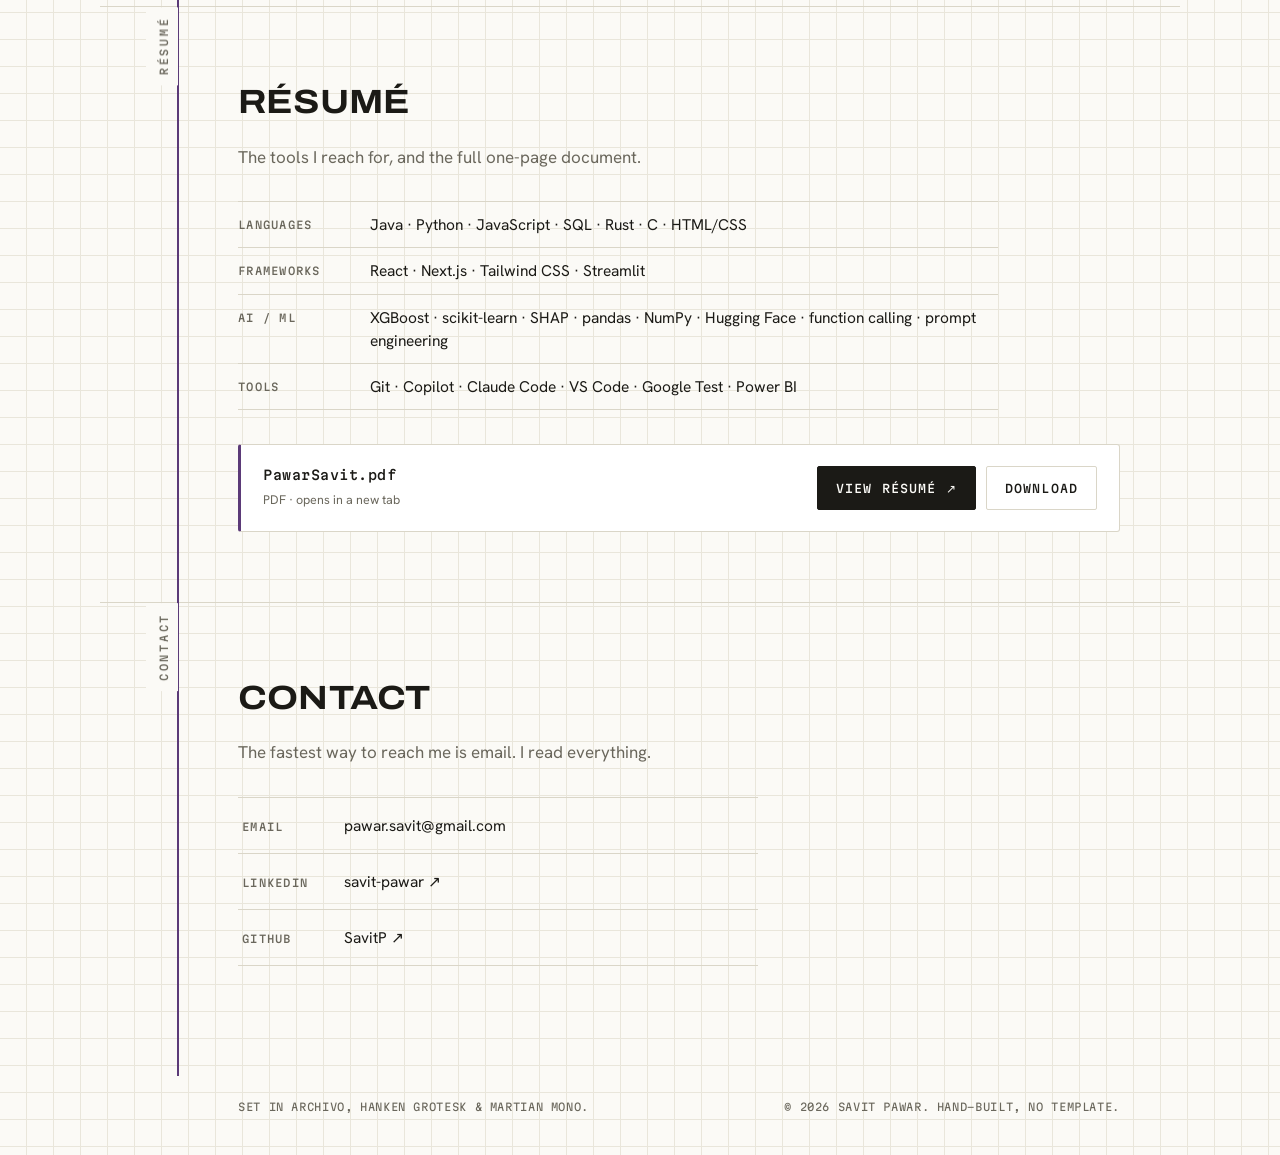
==== commit e28f8a16: "Switch accent to indelible-pencil violet; B.S. entry to Present - Recolor the --rule accent from ver" ====
--- a/index.html
+++ b/index.html
@@ -11,7 +11,7 @@
     <link href="https://fonts.googleapis.com/css2?family=Archivo:ital,wdth,wght@0,75..125,400..900&family=Hanken+Grotesk:wght@400..700&family=Martian+Mono:wght@300..700&display=swap" rel="stylesheet">
     <link rel="stylesheet" href="style.css">
     <script>document.documentElement.classList.add('js');</script>
-    <link rel="icon" href="data:image/svg+xml,%3Csvg xmlns='http://www.w3.org/2000/svg' viewBox='0 0 32 32'%3E%3Crect width='32' height='32' fill='%23FBFAF6'/%3E%3Crect x='6' y='0' width='2' height='32' fill='%23BE3A24'/%3E%3Ctext x='13' y='23' font-family='Georgia,serif' font-size='20' font-weight='700' fill='%231B1A16'%3ES%3C/text%3E%3C/svg%3E">
+    <link rel="icon" href="data:image/svg+xml,%3Csvg xmlns='http://www.w3.org/2000/svg' viewBox='0 0 32 32'%3E%3Crect width='32' height='32' fill='%23FBFAF6'/%3E%3Crect x='6' y='0' width='2' height='32' fill='%235B3A78'/%3E%3Ctext x='13' y='23' font-family='Georgia,serif' font-size='20' font-weight='700' fill='%231B1A16'%3ES%3C/text%3E%3C/svg%3E">
 </head>
 <body>
     <a class="skip" href="#about">Skip to content</a>
@@ -135,7 +135,7 @@
                         </div>
                     </li>
                     <li class="xp-item">
-                        <div class="xp-when">Sep 2025 – Jun 2028</div>
+                        <div class="xp-when">Sep 2025 – Present</div>
                         <div class="xp-what">
                             <h3 class="xp-role">B.S. Computer Science</h3>
                             <p class="xp-org">University of Washington · 3.91 GPA</p>
--- a/style.css
+++ b/style.css
@@ -11,7 +11,7 @@
     --dim:    #96928600;      /* used via color-mix fallbacks below */
     --grid:   #E9E6DB;
     --hair:   #DAD6C8;
-    --rule:   #BE3A24;
+    --rule:   #5B3A78;
     --pen:    #2C4C8E;
     --pen-hi: #38508A;
 
@@ -36,7 +36,7 @@
         --faded:  #9C988A;
         --grid:   #252319;
         --hair:   #302D22;
-        --rule:   #E0563C;
+        --rule:   #8B62C4;
         --pen:    #86AEEC;
         --pen-hi: #A2C1F2;
         color-scheme: dark;
@@ -50,7 +50,7 @@
     --faded:  #9C988A;
     --grid:   #252319;
     --hair:   #302D22;
-    --rule:   #E0563C;
+    --rule:   #8B62C4;
     --pen:    #86AEEC;
     --pen-hi: #A2C1F2;
     color-scheme: dark;
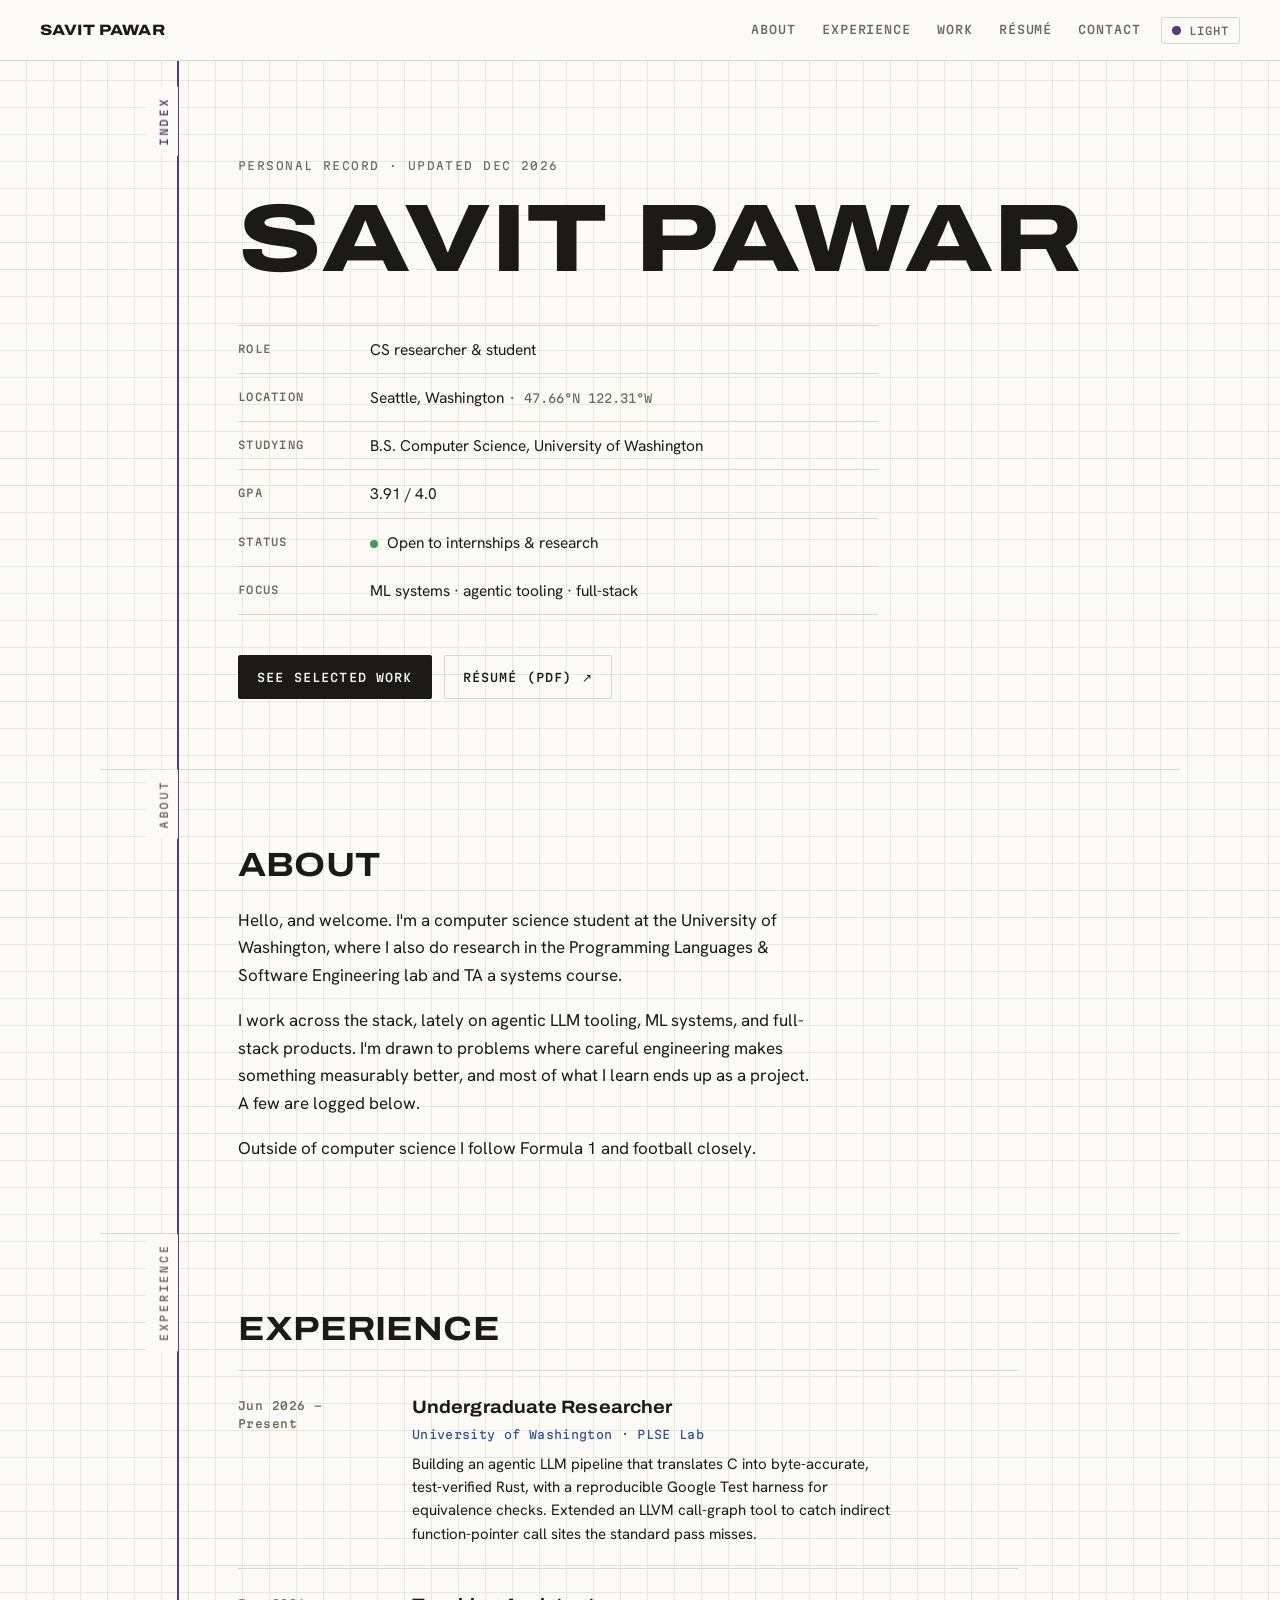
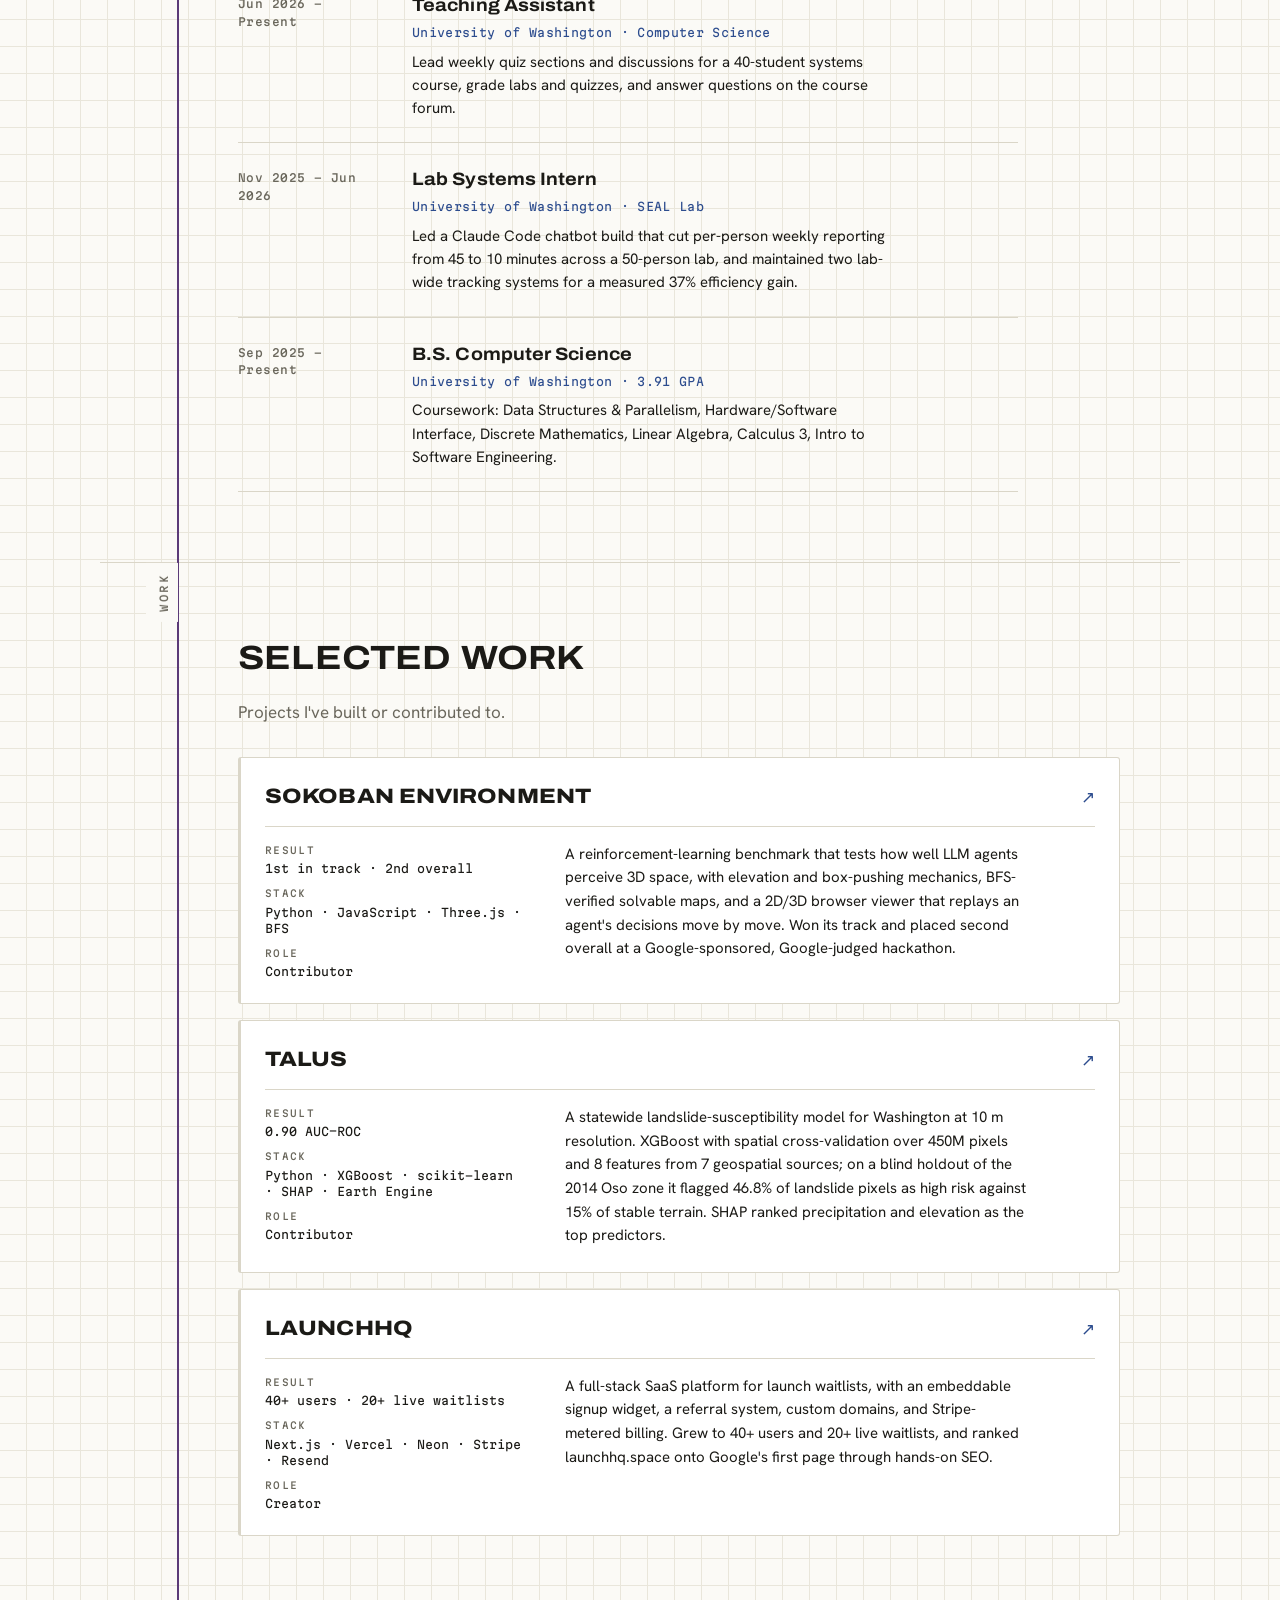
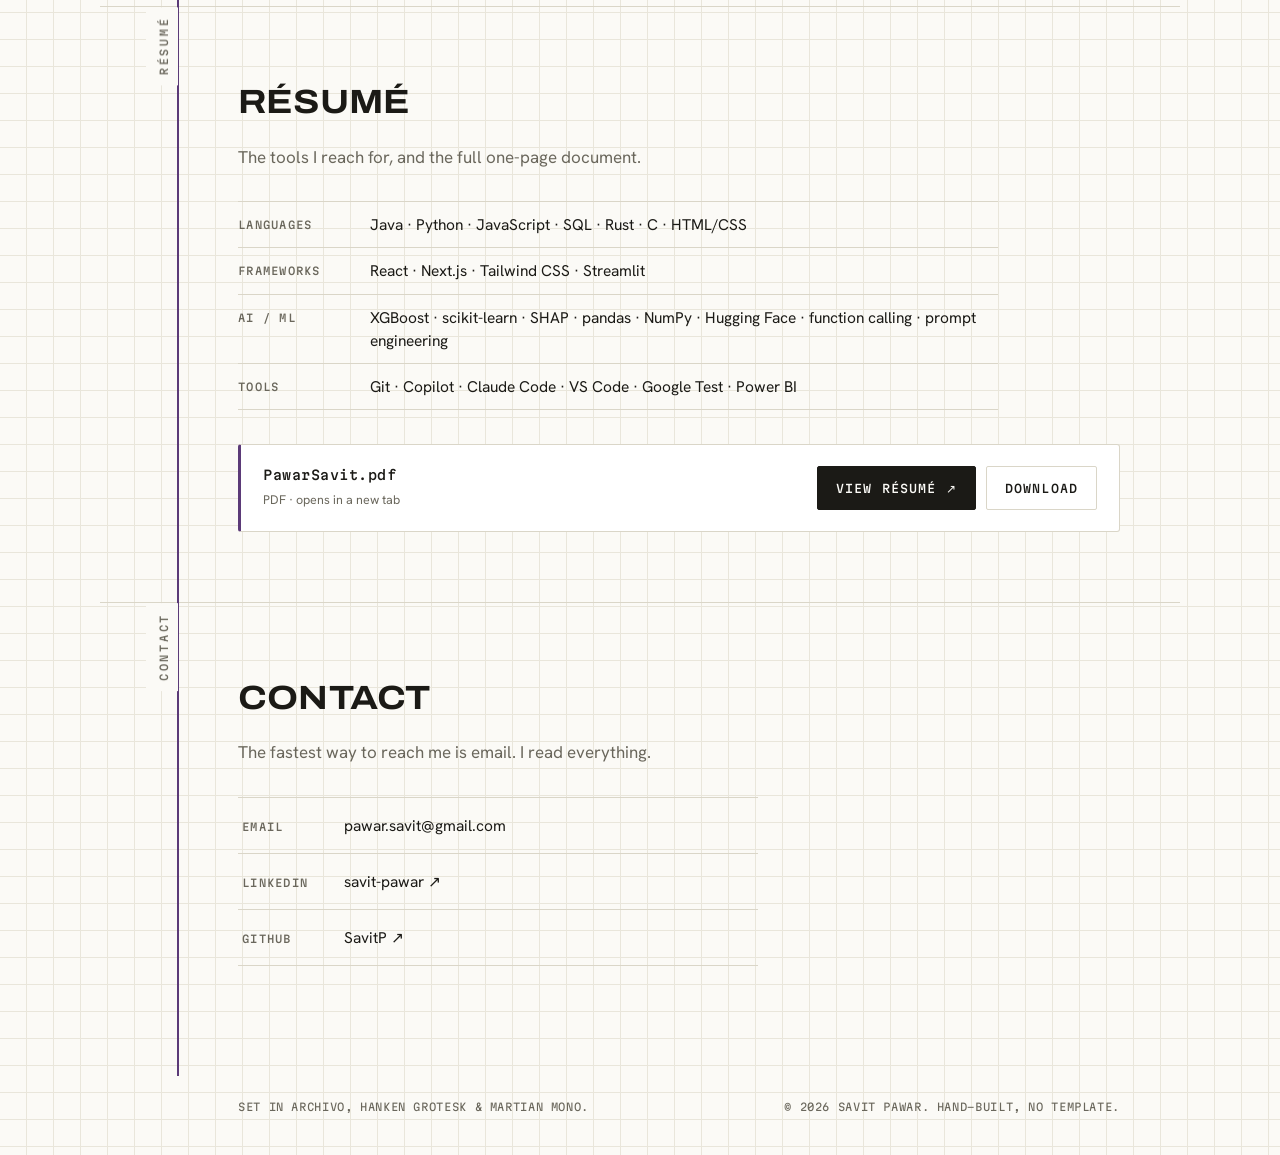
==== commit 9a36e96e: "Simplify hero GPA row Relabel "Standing" to "GPA" and show just "3.91 / 4.0".  Co-Authored-By: Claud" ====
--- a/index.html
+++ b/index.html
@@ -54,8 +54,8 @@
                         <dd>B.S. Computer Science, University of Washington</dd>
                     </div>
                     <div class="spec-row">
-                        <dt>Standing</dt>
-                        <dd>3.91 GPA <span class="dim">· class of 2028</span></dd>
+                        <dt>GPA</dt>
+                        <dd>3.91 / 4.0</dd>
                     </div>
                     <div class="spec-row">
                         <dt>Status</dt>
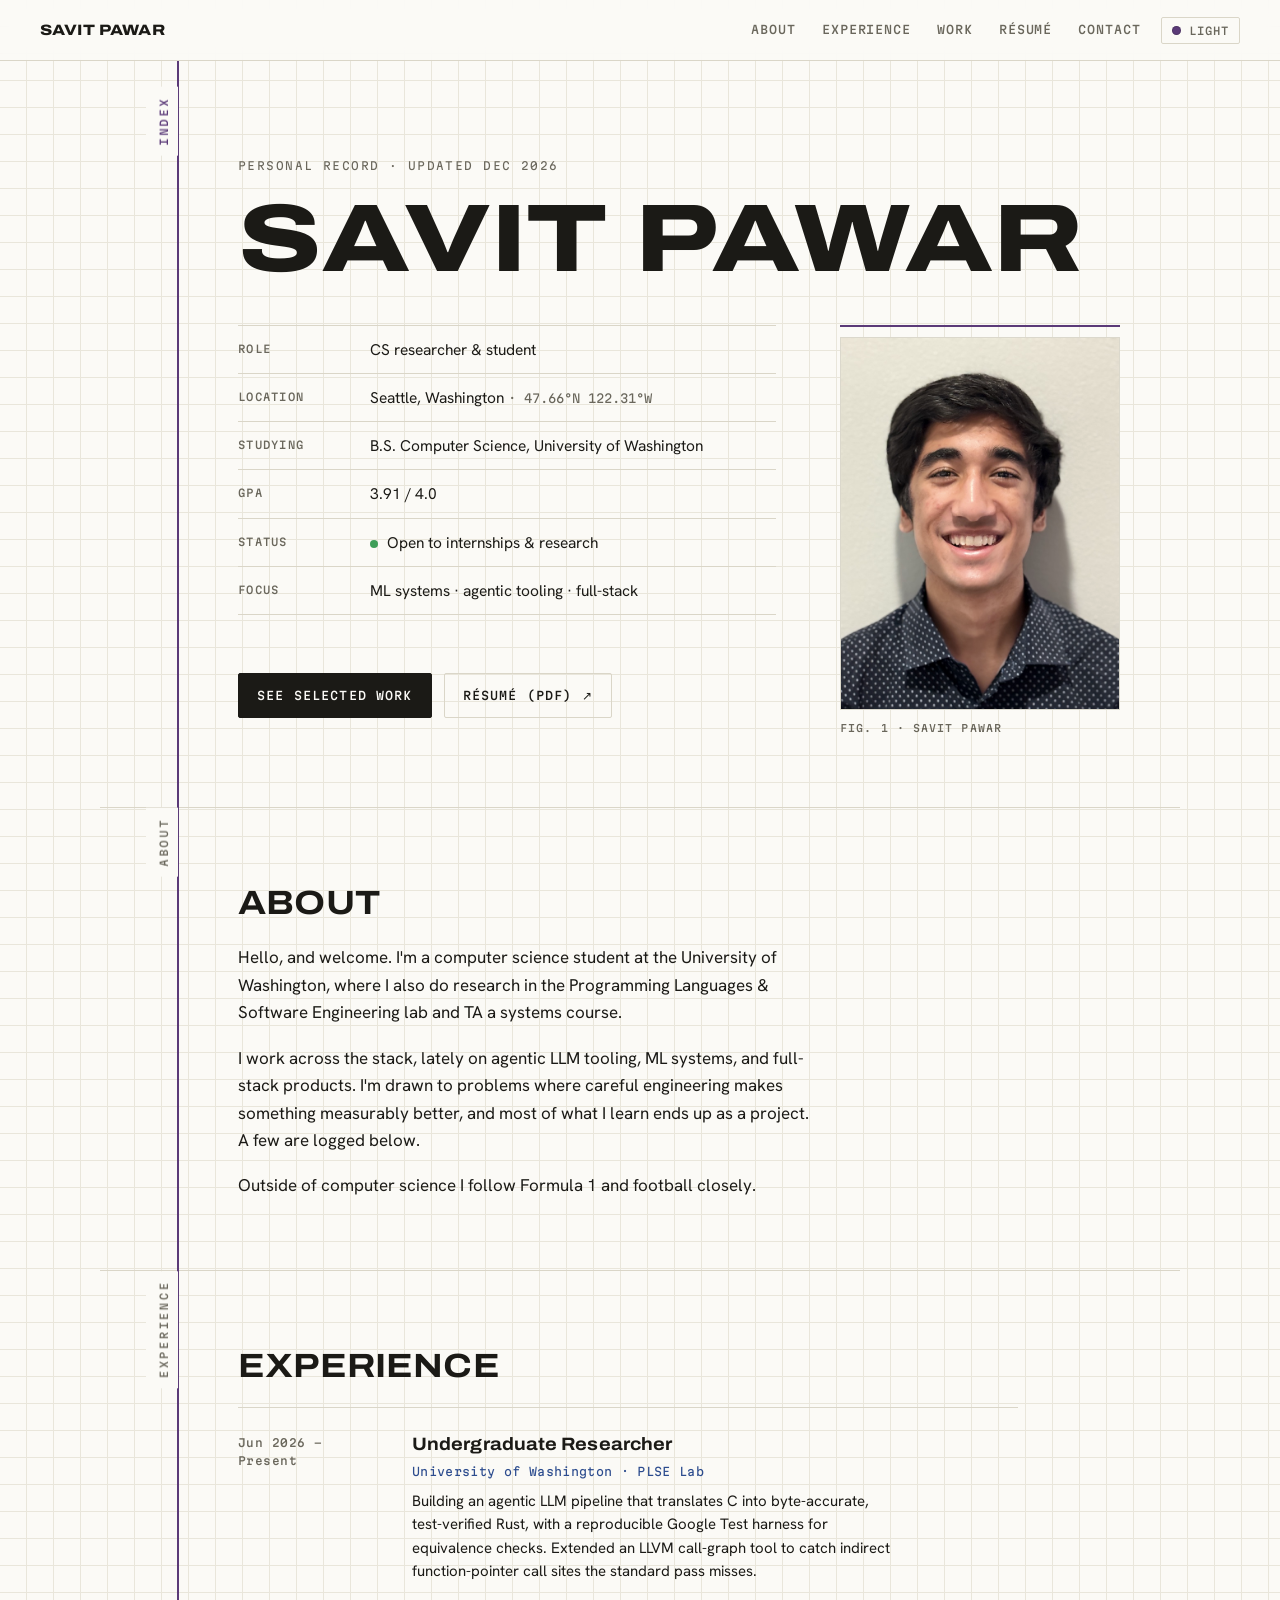
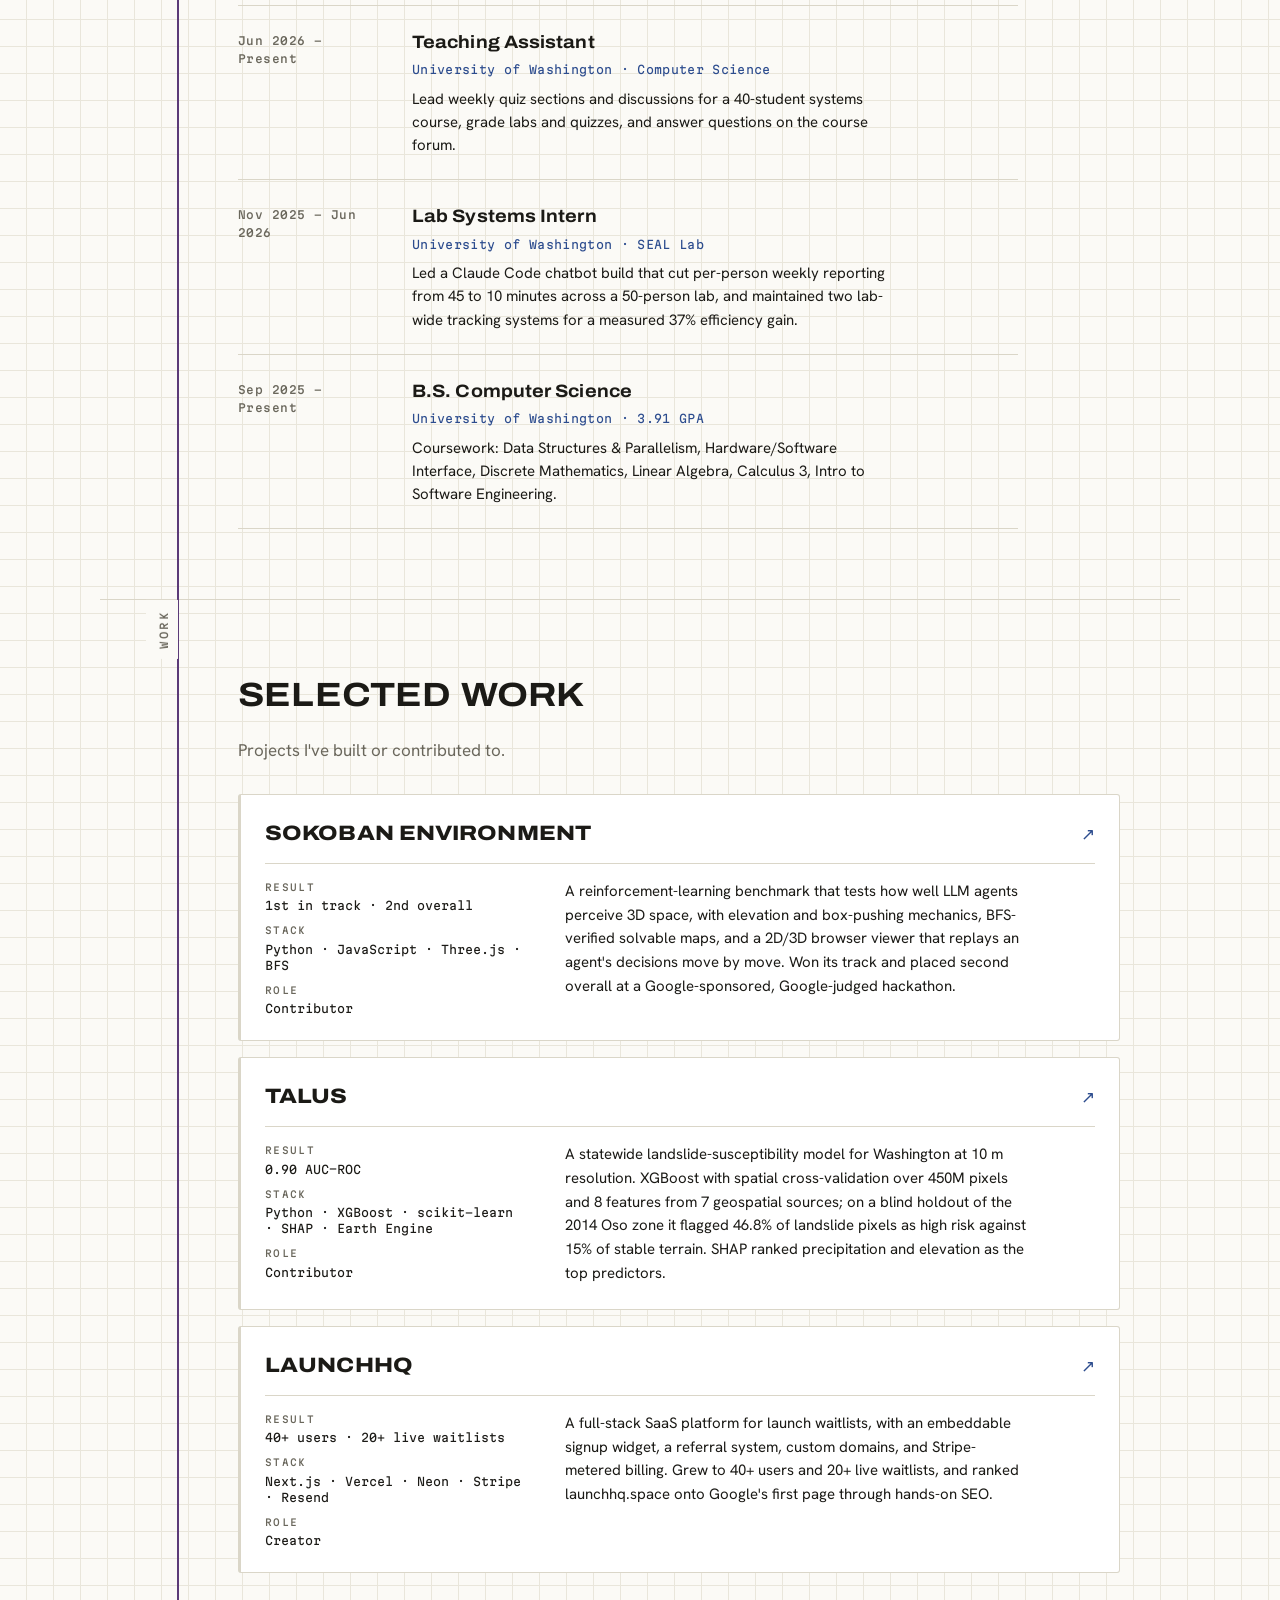
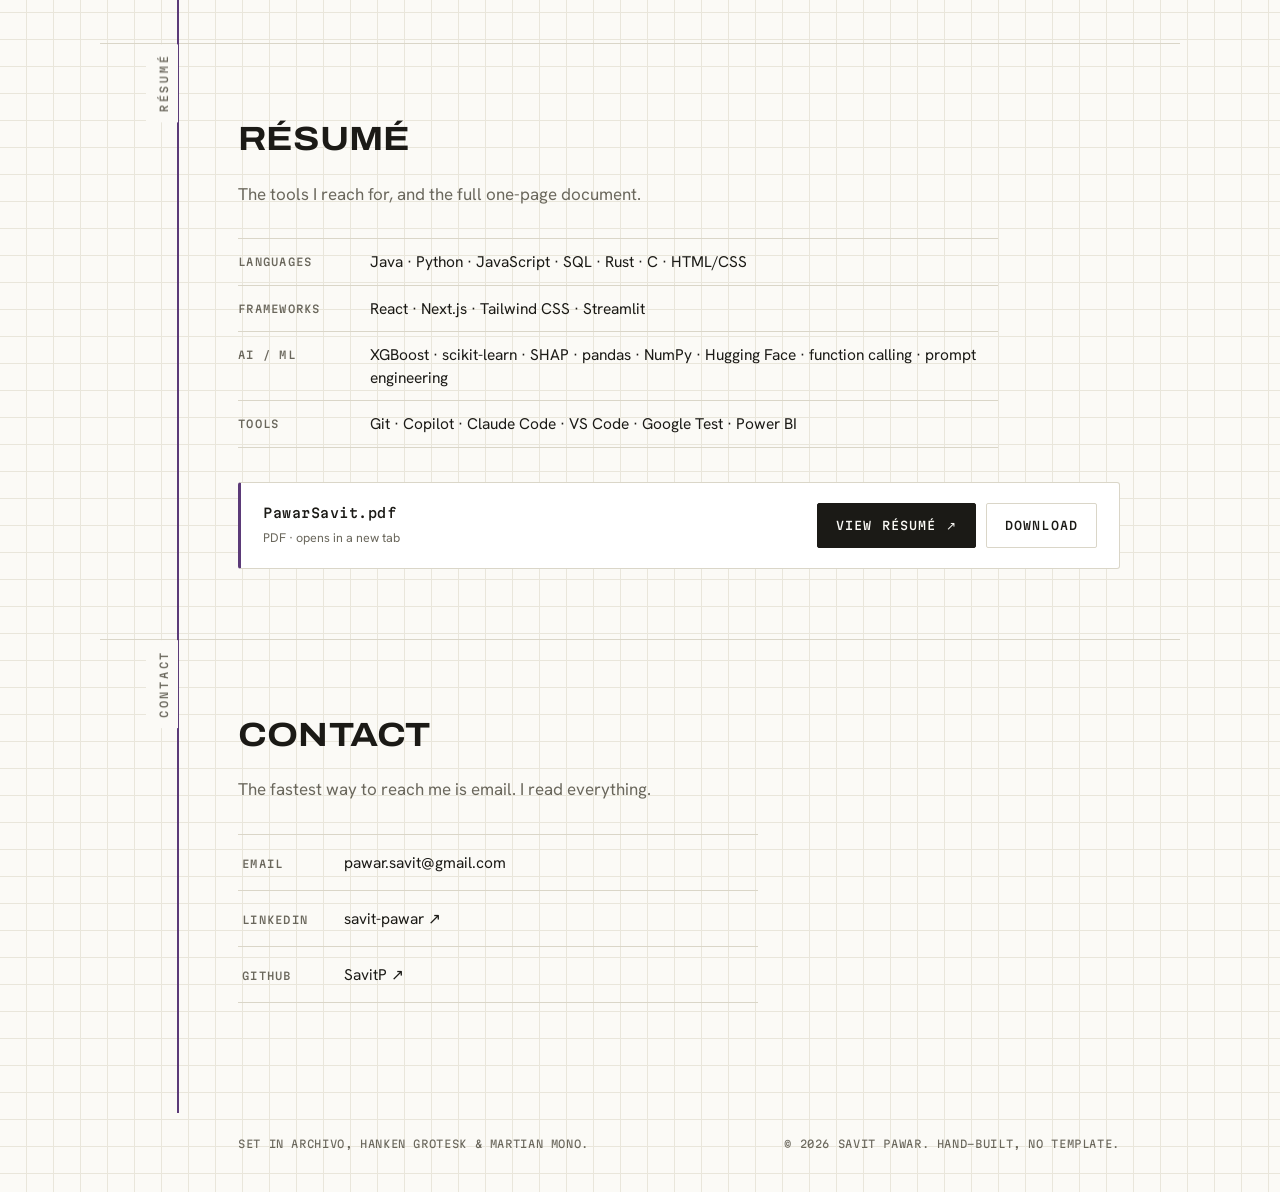
==== commit b6d1b7b7: "Add portrait to hero as a figure plate - Add optimized portrait.jpg (675x900, 122KB) from the source" ====
--- a/index.html
+++ b/index.html
@@ -36,9 +36,17 @@
         <!-- ============ HERO / SPEC BLOCK ============ -->
         <section class="entry hero" aria-labelledby="hero-name">
             <div class="tab" aria-hidden="true"><span>Index</span></div>
-            <div class="body">
-                <p class="eyebrow">Personal record · updated <span data-updated>2026</span></p>
-                <h1 class="hero-name" id="hero-name">Savit Pawar</h1>
+            <div class="body hero-body">
+                <div class="hero-lead">
+                    <p class="eyebrow">Personal record · updated <span data-updated>2026</span></p>
+                    <h1 class="hero-name" id="hero-name">Savit Pawar</h1>
+                </div>
+
+                <figure class="hero-photo">
+                    <img src="portrait.jpg" width="675" height="900"
+                         alt="Savit Pawar" decoding="async">
+                    <figcaption>Fig. 1 · Savit Pawar</figcaption>
+                </figure>
 
                 <dl class="spec" aria-label="Summary">
                     <div class="spec-row">
--- a/style.css
+++ b/style.css
@@ -260,6 +260,46 @@
 /* ---------- hero ---------- */
 .hero .body { padding-top: clamp(40px, 8vw, 96px); }
 
+.hero-body {
+    display: grid;
+    grid-template-columns: minmax(0, 1fr) clamp(198px, 25vw, 280px);
+    column-gap: clamp(28px, 5vw, 68px);
+    align-items: start;
+}
+.hero-lead  { grid-column: 1 / -1; grid-row: 1; }
+.spec       { grid-column: 1; grid-row: 2; }
+.hero-cta   { grid-column: 1; grid-row: 3; }
+.hero-photo { grid-column: 2; grid-row: 2 / span 2; align-self: start; }
+
+.hero-photo {
+    margin: 0;
+    max-width: 280px;
+    border-top: 2px solid var(--rule);
+    padding-top: 10px;
+}
+.hero-photo img {
+    display: block;
+    width: 100%;
+    height: auto;
+    aspect-ratio: 3 / 4;
+    object-fit: cover;
+    object-position: center 22%;
+    border: 1px solid var(--hair);
+    filter: grayscale(0.2) contrast(1.02);
+    transition: filter .35s ease;
+}
+.hero-photo:hover img,
+.hero-photo:focus-within img { filter: none; }
+.hero-photo figcaption {
+    margin-top: 10px;
+    font-family: var(--f-mono);
+    font-size: 10px;
+    font-weight: 500;
+    letter-spacing: .11em;
+    text-transform: uppercase;
+    color: var(--faded);
+}
+
 .hero-name {
     font-family: var(--f-display);
     font-weight: 800;
@@ -591,6 +631,21 @@
 }
 
 /* ---------- responsive ---------- */
+@media (max-width: 860px) {
+    .hero-body {
+        grid-template-columns: 1fr;
+        column-gap: 0;
+    }
+    .hero-lead, .spec, .hero-cta, .hero-photo {
+        grid-column: 1;
+        grid-row: auto;
+    }
+    .hero-photo {
+        max-width: 184px;
+        margin: 2px 0 32px;
+    }
+}
+
 @media (max-width: 720px) {
     :root { --rail: 40px; --bar-h: 56px; }
 
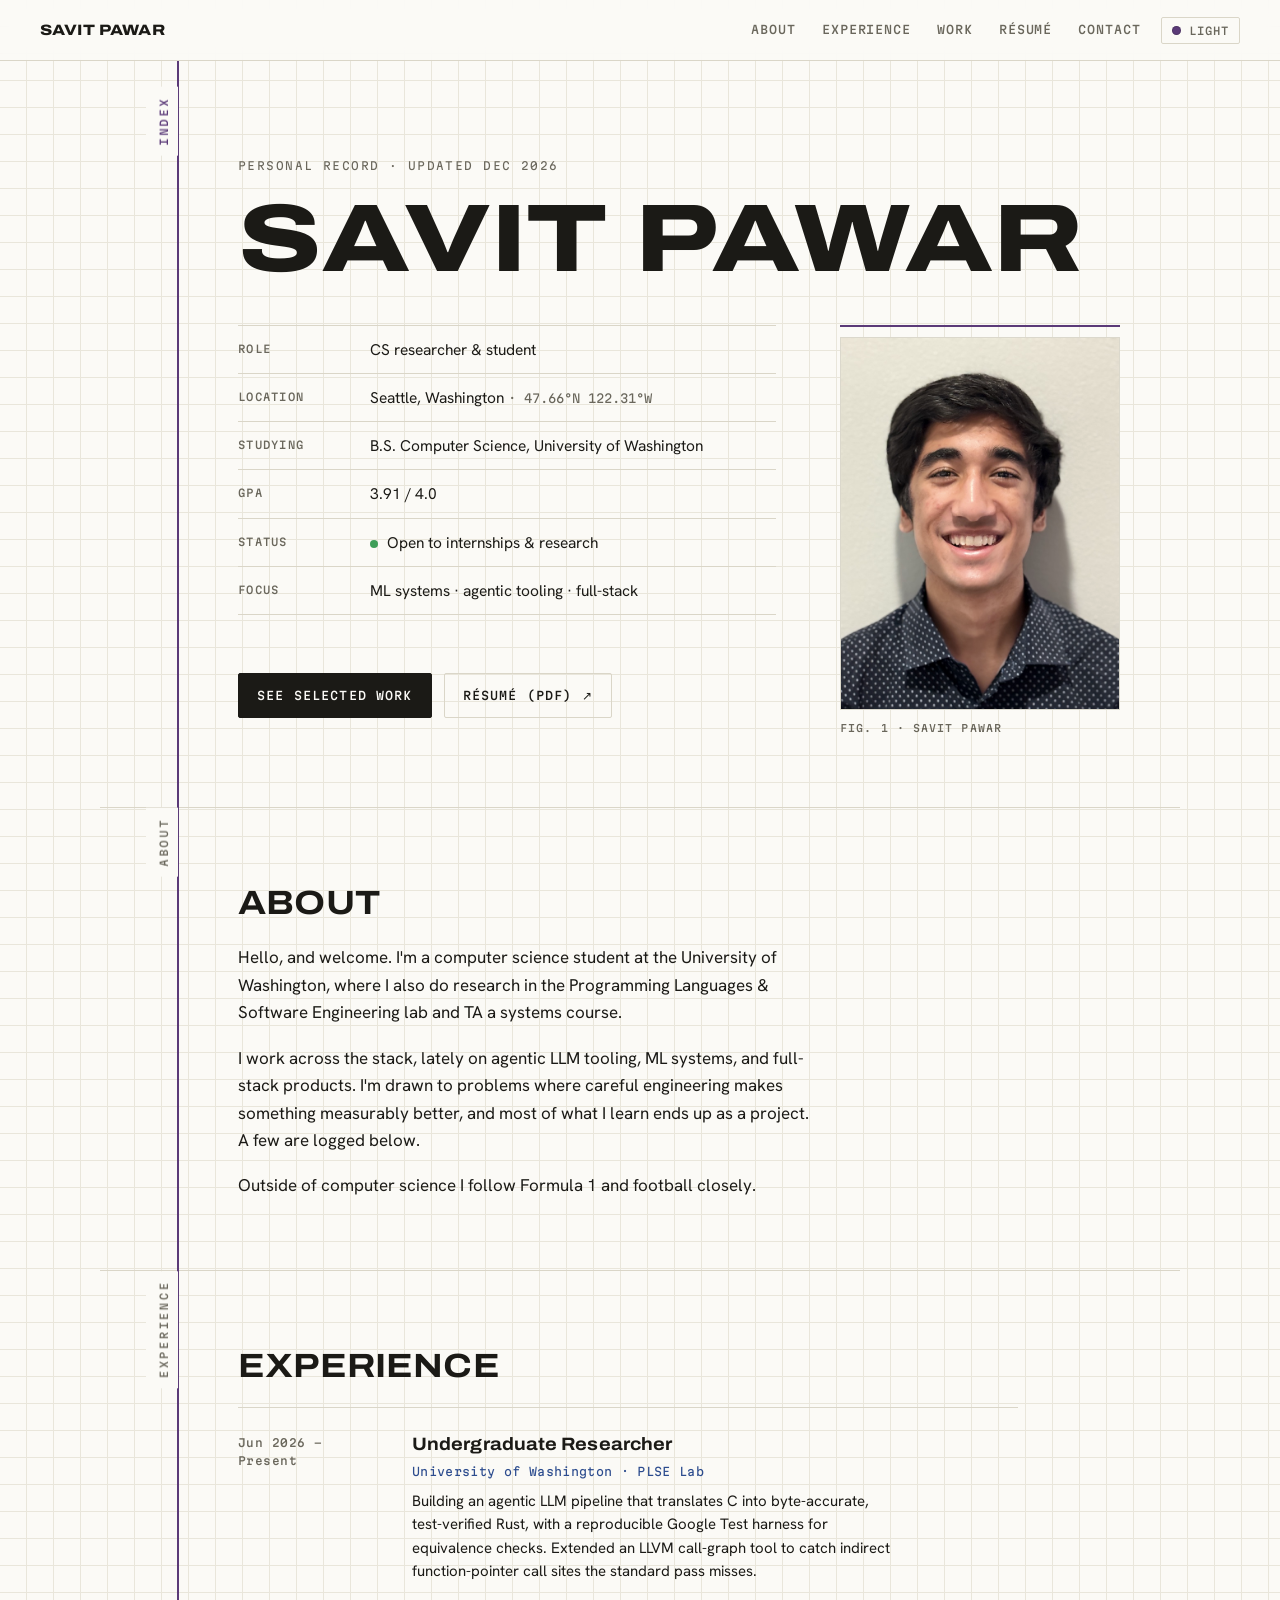
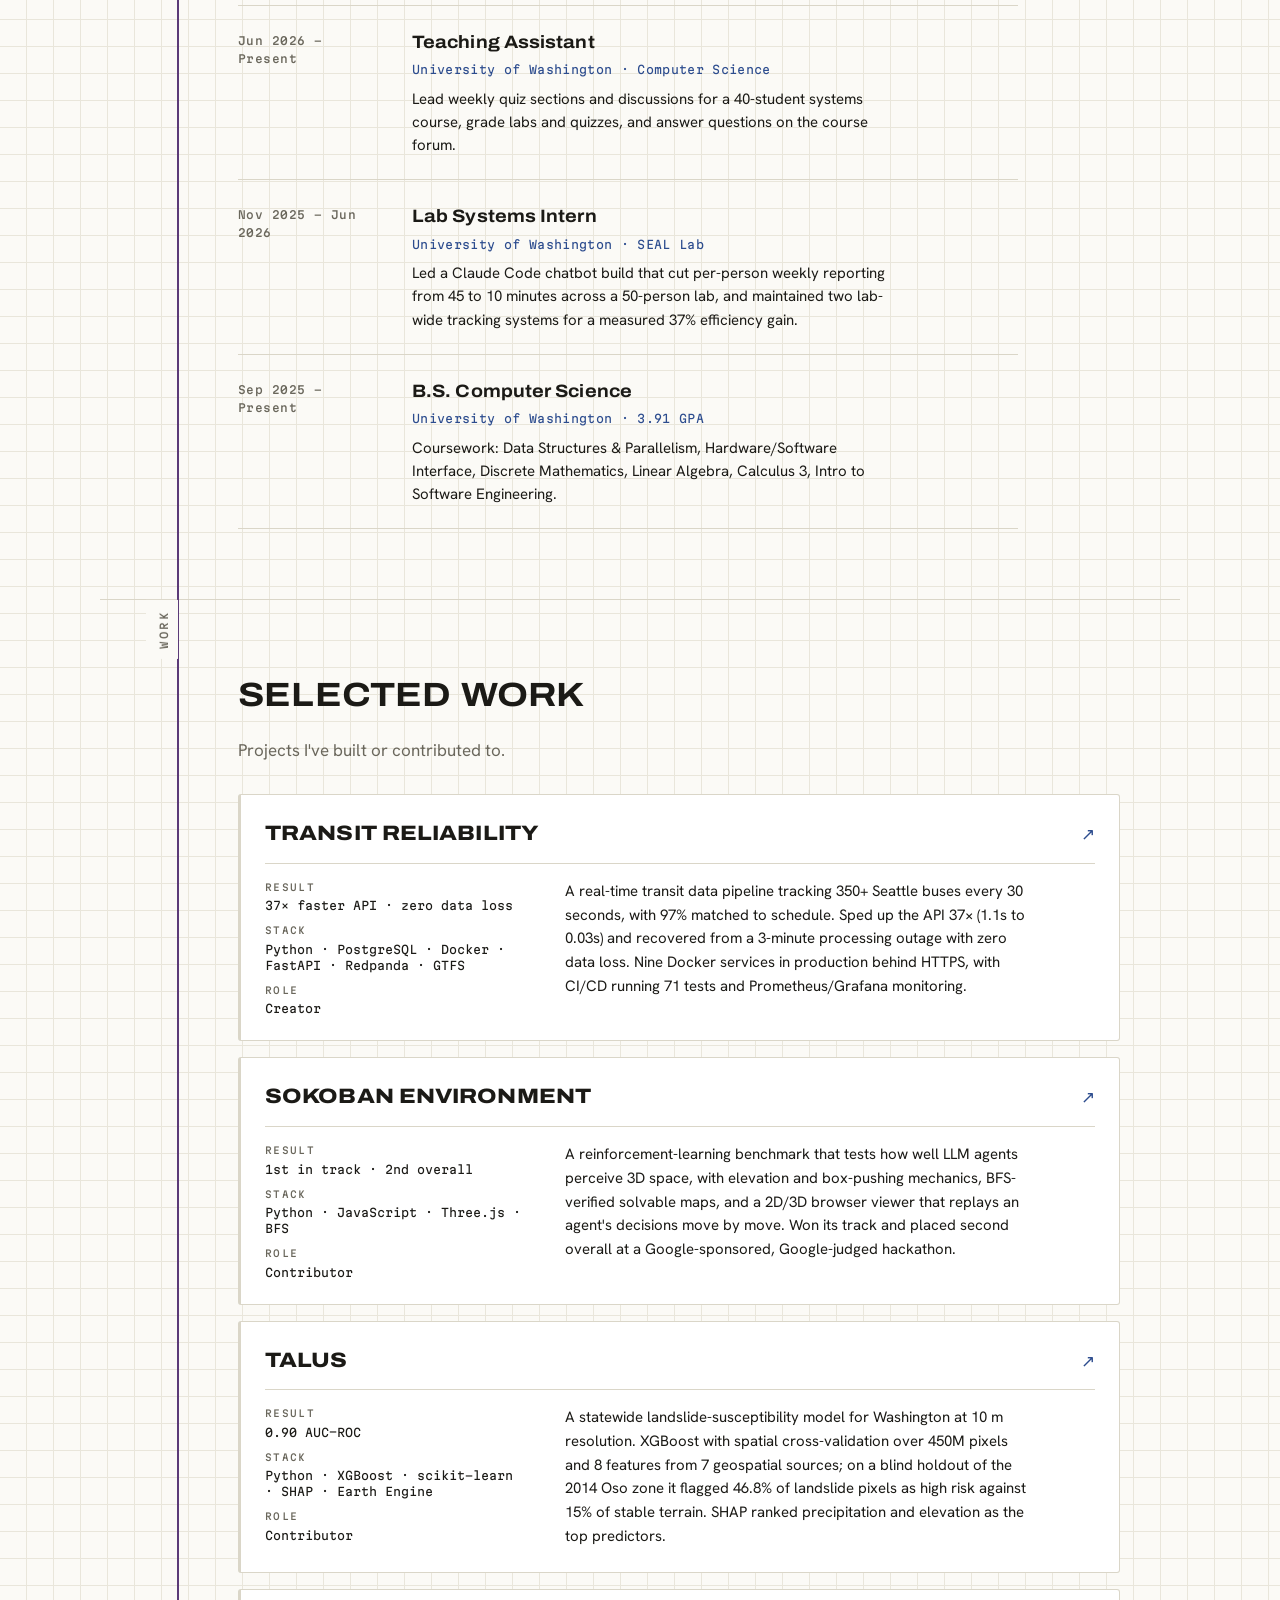
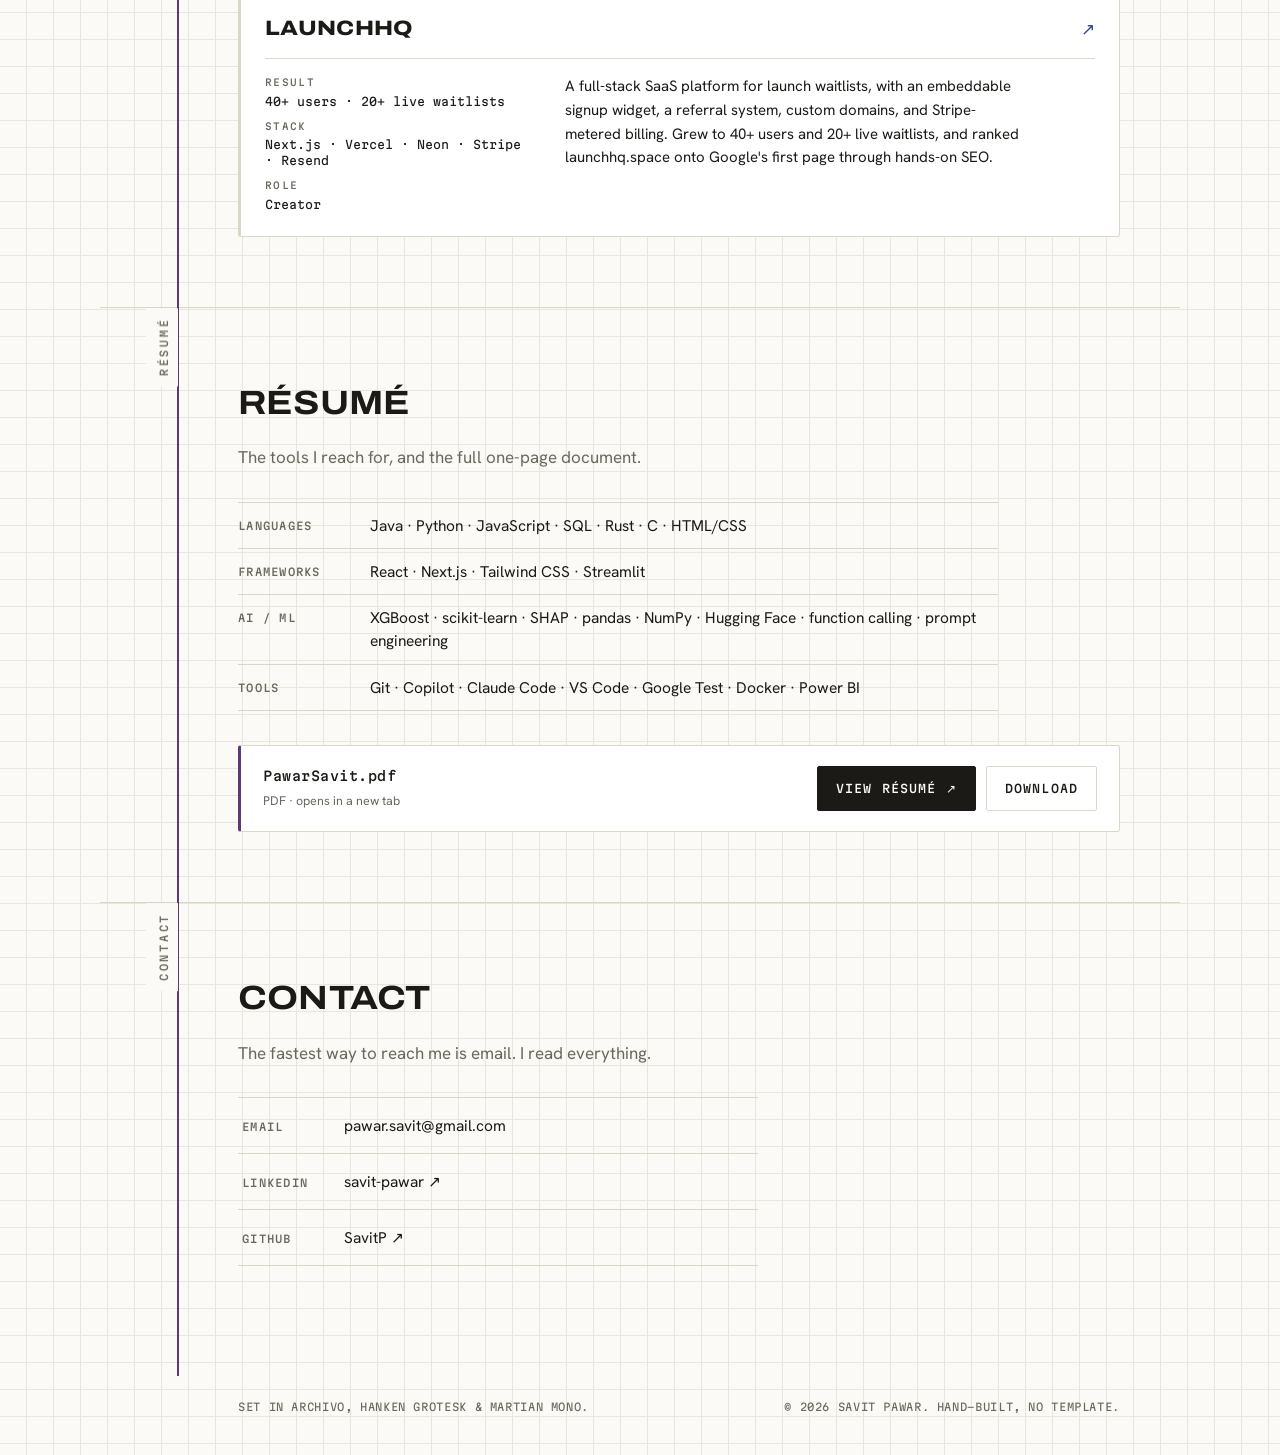
==== commit 5b83088d: "Add Transit Reliability project Add the new Transit Reliability project (transitreliability.com) as " ====
--- a/index.html
+++ b/index.html
@@ -167,6 +167,29 @@
                 <ol class="projects">
                     <!-- PROJECT ENTRY: duplicate this <li> block for each new project -->
                     <li class="project">
+                        <a class="project-link" href="https://transitreliability.com/" target="_blank" rel="noopener">
+                            <div class="project-head">
+                                <h3 class="project-name">Transit Reliability</h3>
+                                <span class="project-go" aria-hidden="true">↗</span>
+                            </div>
+                            <div class="project-grid">
+                                <dl class="project-spec">
+                                    <div><dt>Result</dt><dd>37× faster API · zero data loss</dd></div>
+                                    <div><dt>Stack</dt><dd>Python · PostgreSQL · Docker · FastAPI · Redpanda · GTFS</dd></div>
+                                    <div><dt>Role</dt><dd>Creator</dd></div>
+                                </dl>
+                                <p class="project-desc">
+                                    A real-time transit data pipeline tracking 350+ Seattle buses every 30
+                                    seconds, with 97% matched to schedule. Sped up the API 37&times; (1.1s to
+                                    0.03s) and recovered from a 3-minute processing outage with zero data loss.
+                                    Nine Docker services in production behind HTTPS, with CI/CD running 71
+                                    tests and Prometheus/Grafana monitoring.
+                                </p>
+                            </div>
+                        </a>
+                    </li>
+
+                    <li class="project">
                         <a class="project-link" href="https://jvarzali.github.io/Sokoban-Environment/" target="_blank" rel="noopener">
                             <div class="project-head">
                                 <h3 class="project-name">Sokoban Environment</h3>
@@ -259,7 +282,7 @@
                     </div>
                     <div class="spec-row">
                         <dt>Tools</dt>
-                        <dd>Git · Copilot · Claude Code · VS Code · Google Test · Power BI</dd>
+                        <dd>Git · Copilot · Claude Code · VS Code · Google Test · Docker · Power BI</dd>
                     </div>
                 </dl>
 
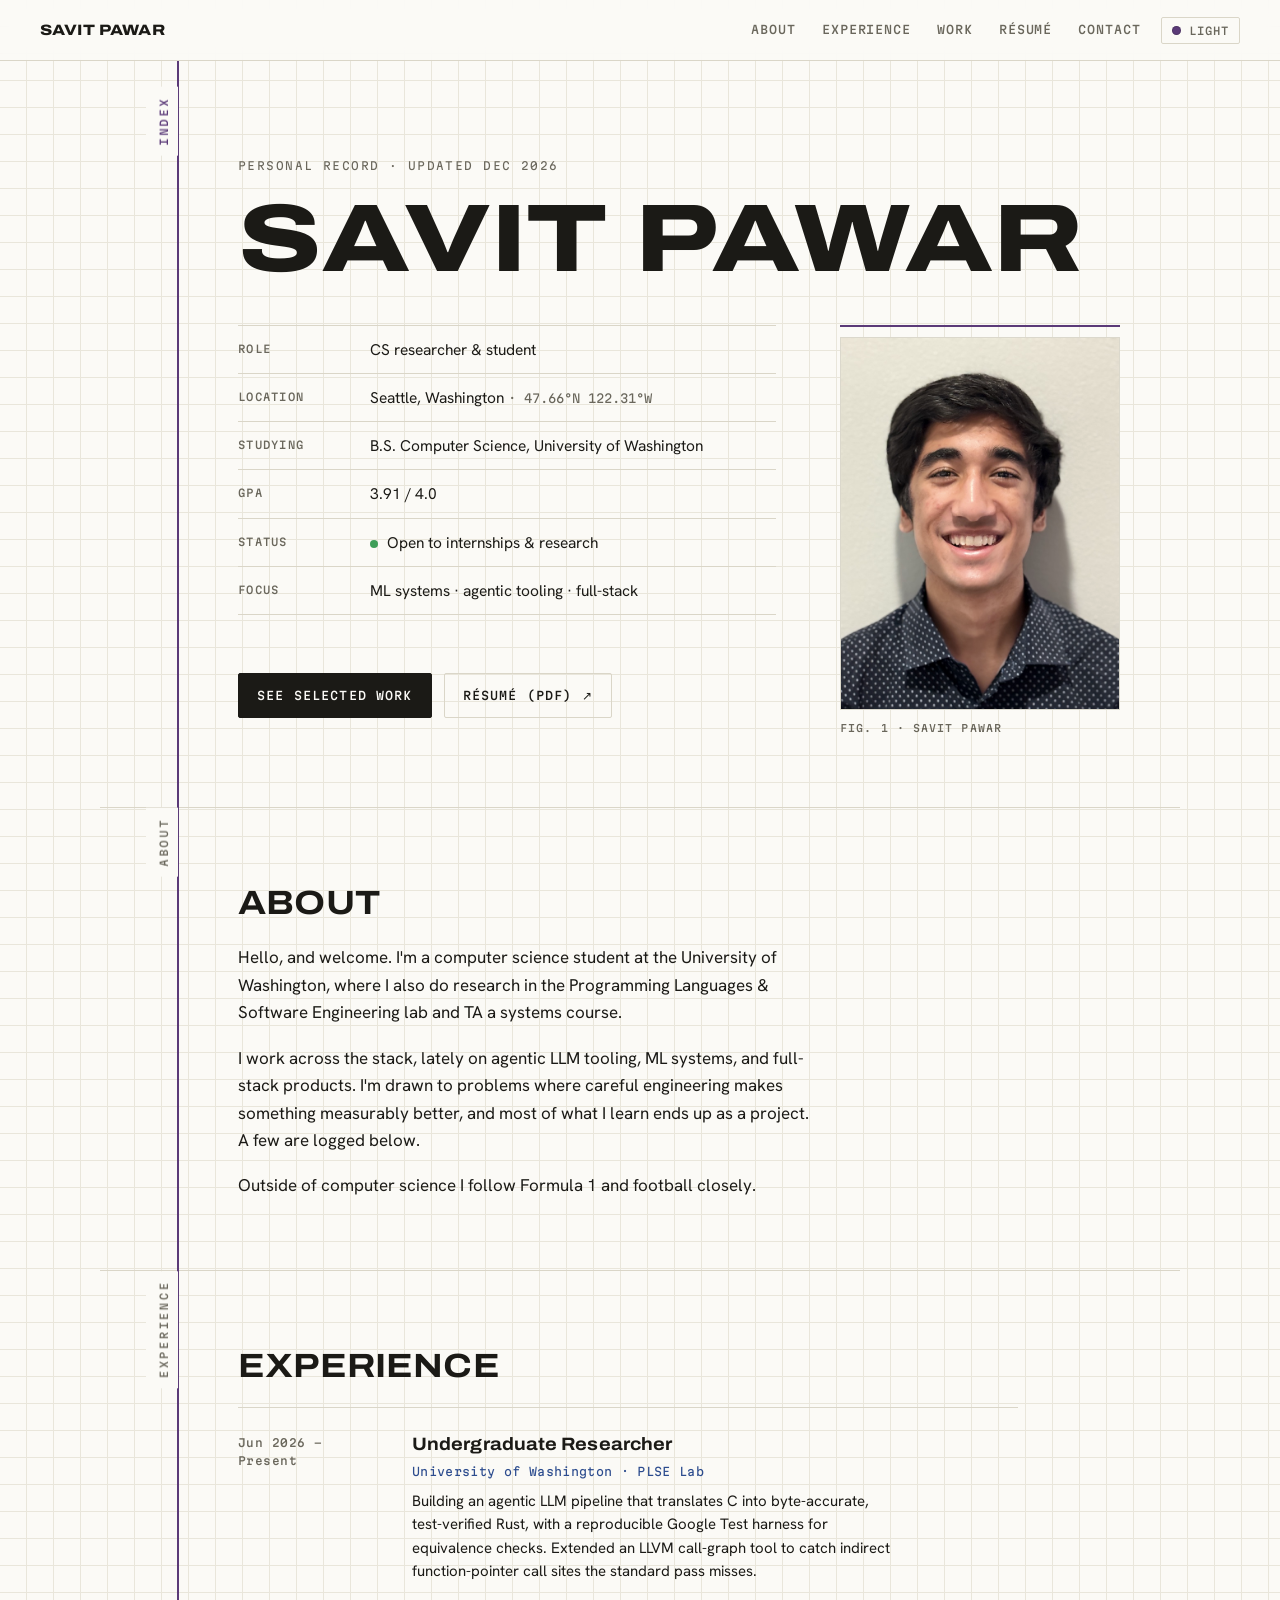
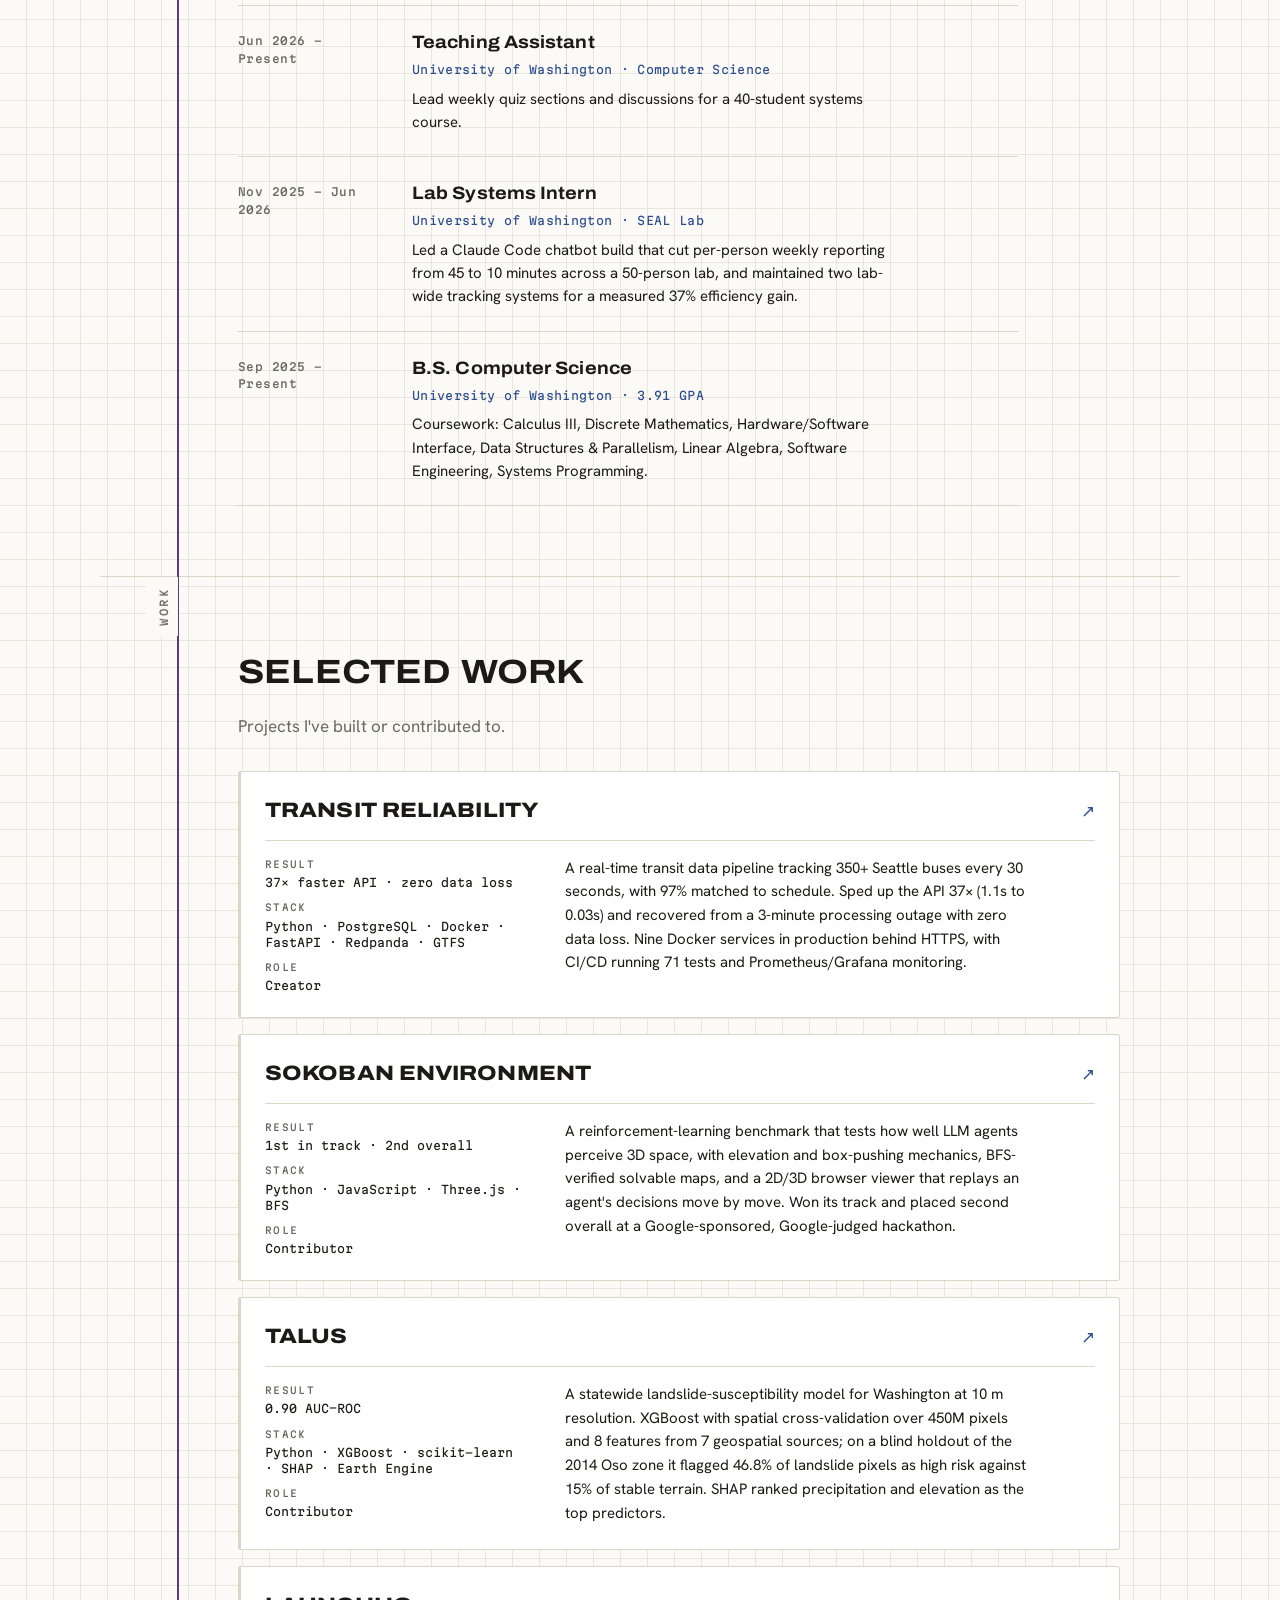
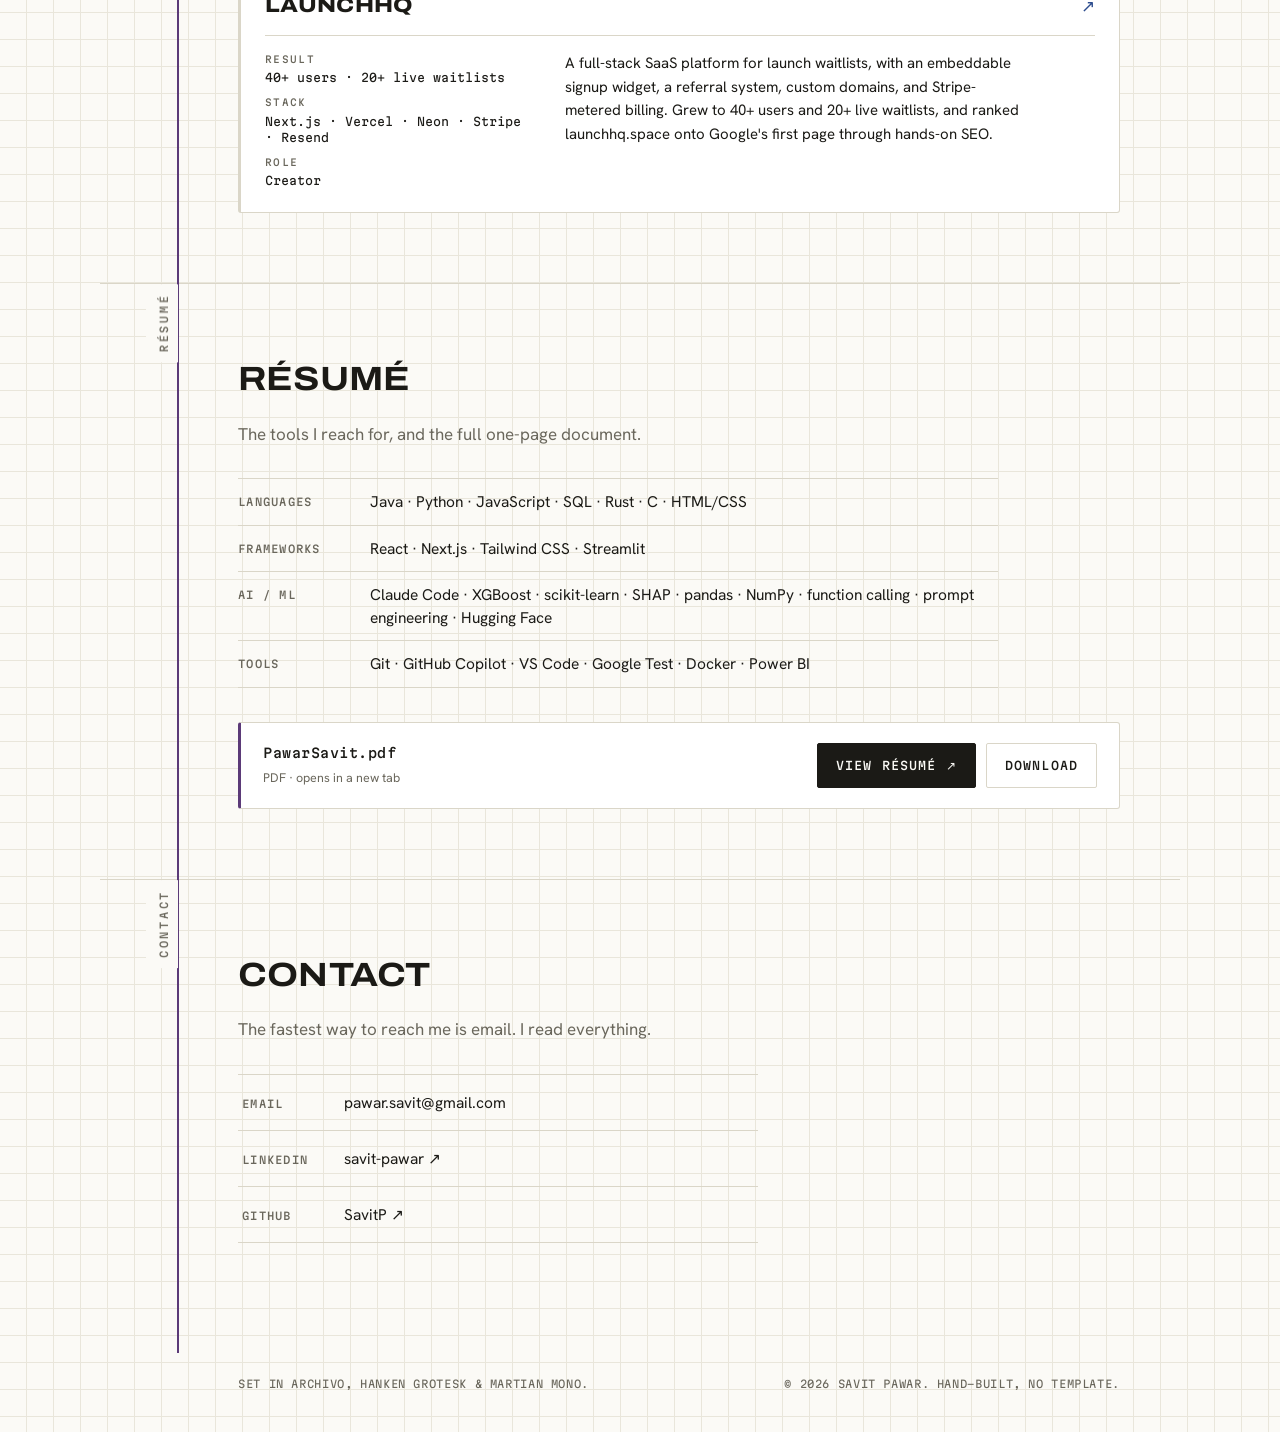
==== commit f4631a99: "Sync remaining content with updated résumé - Coursework: Calculus III (was "Calculus 3"), "Software " ====
--- a/index.html
+++ b/index.html
@@ -125,8 +125,7 @@
                             <h3 class="xp-role">Teaching Assistant</h3>
                             <p class="xp-org">University of Washington · Computer Science</p>
                             <p class="xp-note">
-                                Lead weekly quiz sections and discussions for a 40-student systems course,
-                                grade labs and quizzes, and answer questions on the course forum.
+                                Lead weekly quiz sections and discussions for a 40-student systems course.
                             </p>
                         </div>
                     </li>
@@ -148,8 +147,9 @@
                             <h3 class="xp-role">B.S. Computer Science</h3>
                             <p class="xp-org">University of Washington · 3.91 GPA</p>
                             <p class="xp-note">
-                                Coursework: Data Structures &amp; Parallelism, Hardware/Software Interface,
-                                Discrete Mathematics, Linear Algebra, Calculus 3, Intro to Software Engineering.
+                                Coursework: Calculus III, Discrete Mathematics, Hardware/Software Interface,
+                                Data Structures &amp; Parallelism, Linear Algebra, Software Engineering,
+                                Systems Programming.
                             </p>
                         </div>
                     </li>
@@ -278,11 +278,11 @@
                     </div>
                     <div class="spec-row">
                         <dt>AI / ML</dt>
-                        <dd>XGBoost · scikit-learn · SHAP · pandas · NumPy · Hugging Face · function calling · prompt engineering</dd>
+                        <dd>Claude Code · XGBoost · scikit-learn · SHAP · pandas · NumPy · function calling · prompt engineering · Hugging Face</dd>
                     </div>
                     <div class="spec-row">
                         <dt>Tools</dt>
-                        <dd>Git · Copilot · Claude Code · VS Code · Google Test · Docker · Power BI</dd>
+                        <dd>Git · GitHub Copilot · VS Code · Google Test · Docker · Power BI</dd>
                     </div>
                 </dl>
 
